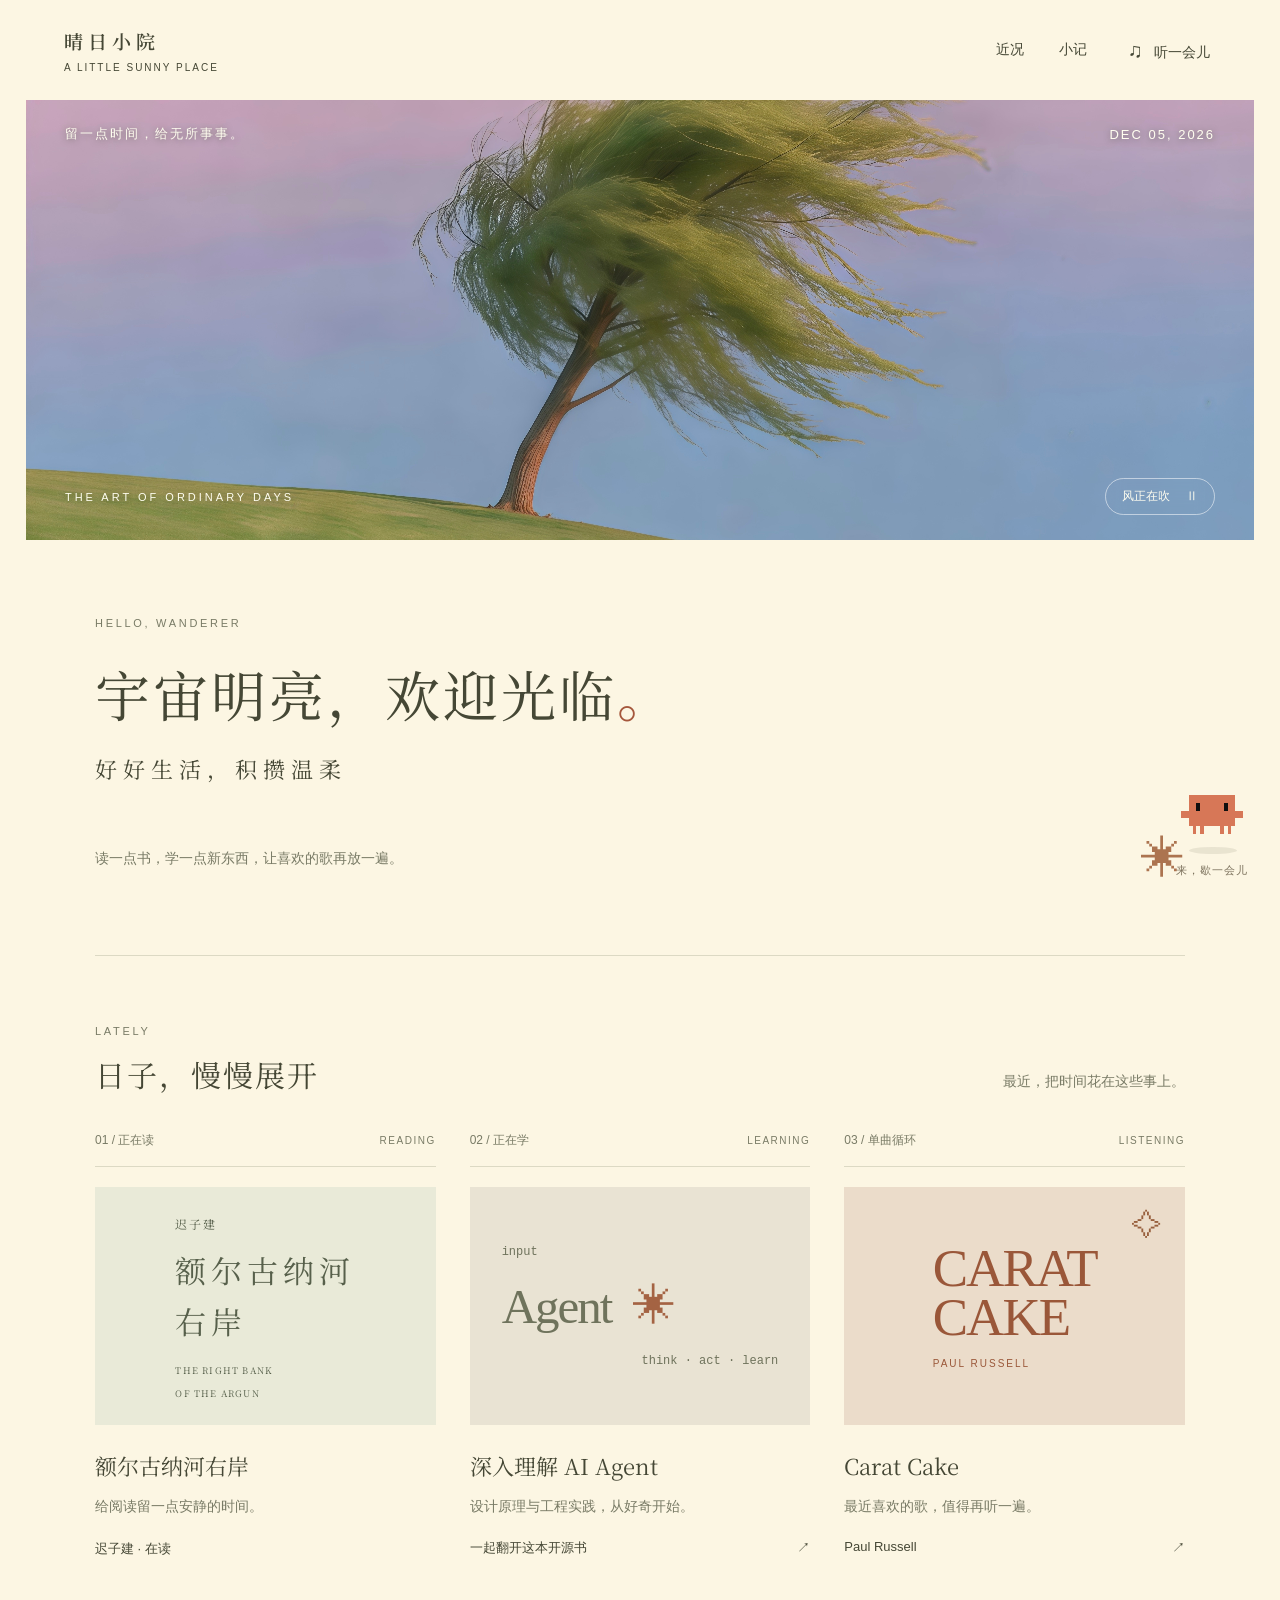
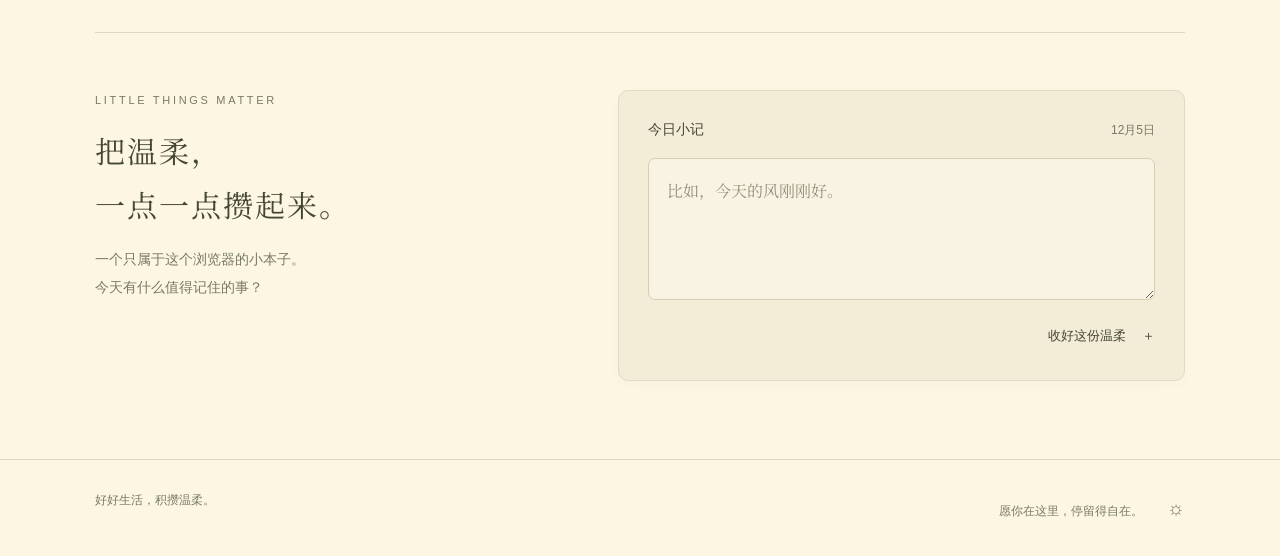
==== index.html @ c686e515 "Publish sunny garden personal website" ====
<!doctype html>
<html lang="zh-CN"><head><meta charset="UTF-8"><meta name="viewport" content="width=device-width,initial-scale=1"><meta name="theme-color" content="#fcf6e3"><title>宇宙明亮，欢迎光临</title><meta name="description" content="好好生活，积攒温柔。一个有风、有书、有音乐的私人小院。"><link rel="icon" href="data:image/svg+xml,%3Csvg xmlns='http://www.w3.org/2000/svg' viewBox='0 0 32 32'%3E%3Crect width='32' height='32' rx='16' fill='%23fcf6e3'/%3E%3Ccircle cx='16' cy='16' r='7' fill='%23bd643f'/%3E%3C/svg%3E"><link rel="stylesheet" href="style.css"><link rel="preconnect" href="https://fonts.googleapis.com"><link rel="preconnect" href="https://fonts.gstatic.com" crossorigin><link href="https://fonts.googleapis.com/css2?family=Noto+Serif+SC:wght@400;500;600&display=swap" rel="stylesheet"></head>
<body><header class="topbar"><a class="wordmark" href="#">晴 日 小 院 <span>A LITTLE SUNNY PLACE</span></a><nav aria-label="主导航"><a href="#now">近况</a><a href="#moments">小记</a><button id="music-toggle" aria-expanded="false" aria-controls="music-panel"><span class="music-icon">♫</span> 听一会儿</button></nav></header>
<main><section class="hero" aria-label="风吹过树梢"><img src="wind-tree.jpg" alt="粉蓝色天空下，风吹过绿色山坡上的一棵树" id="tree-image"><canvas id="wind" aria-hidden="true"></canvas><div class="hero-top"><span>留一点时间，给无所事事。</span><span id="today"></span></div><div class="hero-bottom"><span>THE ART OF ORDINARY DAYS</span><button id="wind-toggle" aria-pressed="true">风正在吹 <span>Ⅱ</span></button></div></section>
<section class="intro"><span class="eyebrow">HELLO, WANDERER</span><h1>宇宙明亮，<br class="mobile-break">欢迎光临<span class="period">。</span></h1><p>好好生活，积攒温柔</p><div class="intro-foot"><span>读一点书，学一点新东西，让喜欢的歌再放一遍。</span><span class="little-sun" aria-hidden="true">✳</span></div></section>
<section id="now" class="now"><div class="section-head"><div><span class="eyebrow">LATELY</span><h2>日子，慢慢展开</h2></div><p>最近，把时间花在这些事上。</p></div><div class="chapters"><article class="chapter"><div class="chapter-label"><span>01 / 正在读</span><span>READING</span></div><div class="book-art" aria-hidden="true"><div class="book"><span>迟子建</span><strong>额尔古纳河<br>右岸</strong><small>THE RIGHT BANK<br>OF THE ARGUN</small></div></div><h3>额尔古纳河右岸</h3><p>给阅读留一点安静的时间。</p><span class="chapter-note">迟子建 · 在读</span></article><article class="chapter"><div class="chapter-label"><span>02 / 正在学</span><span>LEARNING</span></div><div class="learning-art" aria-hidden="true"><span>input</span><div class="agent-word">Agent<span class="orbit">✳</span></div><span class="output">think · act · learn</span></div><h3>深入理解 AI Agent</h3><p>设计原理与工程实践，从好奇开始。</p><a class="text-link" href="https://github.com/bojieli/ai-agent-book#-%E7%94%B5%E5%AD%90%E4%B9%A6" target="_blank" rel="noopener noreferrer">一起翻开这本开源书 <span>↗</span></a></article><article class="chapter"><div class="chapter-label"><span>03 / 单曲循环</span><span>LISTENING</span></div><div class="record-art" aria-hidden="true"><div class="record"><span>CARAT<br>CAKE<small>PAUL RUSSELL</small></span></div><span class="record-star">✧</span></div><h3>Carat Cake</h3><p>最近喜欢的歌，值得再听一遍。</p><a class="text-link" href="https://music.apple.com/us/search?term=Carat%20Cake%20Paul%20Russell" target="_blank" rel="noopener noreferrer">Paul Russell <span>↗</span></a></article></div></section>
<section id="moments" class="moments"><div class="moment-heading"><span class="eyebrow">LITTLE THINGS MATTER</span><h2>把温柔，<br>一点一点攒起来。</h2><p>一个只属于这个浏览器的小本子。<br>今天有什么值得记住的事？</p></div><div class="notebook"><form id="note-form"><label for="note">今日小记 <span id="note-date"></span></label><textarea id="note" maxlength="240" placeholder="比如，今天的风刚刚好。" rows="3"></textarea><div class="note-actions"><span id="note-status" aria-live="polite"></span><button type="submit">收好这份温柔 <span>＋</span></button></div></form><div id="notes"></div></div></section>
</main><footer><span>好好生活，积攒温柔。</span><span>愿你在这里，停留得自在。 <span class="footer-sun">☼</span></span></footer>
<aside id="music-panel" hidden><div class="panel-heading"><div><span class="eyebrow">LET THE SUN IN</span><h3>Salió El Sol</h3><p>Catalina · 太阳升起了</p></div><button id="music-close" aria-label="关闭音乐面板">×</button></div><iframe title="在 Apple Music 播放 Catalina 的 Salió El Sol" allow="autoplay *; encrypted-media *; fullscreen *; clipboard-write" sandbox="allow-forms allow-popups allow-same-origin allow-scripts allow-storage-access-by-user-activation" data-src="https://embed.music.apple.com/us/album/sali%C3%B3-el-sol-single/6781563440" height="175"></iframe><p class="music-help">点播放器开始听，完整播放取决于音乐平台的登录与订阅。</p></aside>
<div class="pet-home"><div id="pet-dialog" hidden><button class="pet-close" aria-label="关闭宠物对话">×</button><p id="pet-speech" aria-live="polite">欢迎回来。今天也要好好生活呀。</p><div class="pet-options"><button data-action="pat">摸摸头</button><button data-action="chat">说句话</button><button data-action="rest">一起发呆</button></div></div><button id="pet" aria-label="和 Clawd 互动" aria-expanded="false"><img src="clawd.svg" alt="橙色像素小宠物 Clawd"><span class="pet-shadow"></span></button><span class="pet-caption">来，歇一会儿</span></div><script src="app.js"></script></body></html>
---- style.css ----
:root{--paper:#fcf6e3;--ink:#454735;--muted:#797b66;--line:#dcd9c4;--accent:#a5573c;font-family:Arial,"Microsoft YaHei",sans-serif;color:var(--ink);background:var(--paper);font-synthesis:none}*{box-sizing:border-box}html{scroll-behavior:smooth;scroll-padding-top:35px}body{margin:0}button,a,textarea{-webkit-tap-highlight-color:transparent}button,a{color:inherit}button{font:inherit;cursor:pointer}button{background:none;border:0}a{text-decoration:none}a:hover{color:var(--accent)}button:focus-visible,a:focus-visible,textarea:focus-visible{outline:2px solid var(--accent);outline-offset:5px}[hidden]{display:none!important}.topbar{max-width:1440px;margin:auto;padding:27px 5%;display:flex;align-items:center;justify-content:space-between}.wordmark{font-family:"Noto Serif SC",serif;font-size:19px;font-weight:600}.wordmark span{font-family:Arial,sans-serif;font-size:10px;letter-spacing:2px;display:block;margin-top:8px;font-weight:400}.topbar nav{display:flex;align-items:center;gap:35px;font-size:14px}.topbar nav button{font-size:14px}.music-icon{padding-right:7px;font-size:20px}.hero{position:relative;margin:0 2%;height:440px;overflow:hidden;background:#9ba7af}.hero>img,.hero>canvas{position:absolute;inset:0;width:100%;height:100%;object-fit:cover;object-position:center 47%}.hero>canvas{opacity:0;transition:opacity 1s}.hero-top,.hero-bottom{position:absolute;left:3.2%;right:3.2%;display:flex;justify-content:space-between;align-items:center;color:#fffef0;text-shadow:0 1px 6px #38442b80;font-size:13px;letter-spacing:2px}.hero-top{top:25px}.hero-bottom{bottom:25px}.hero-bottom>span{font-size:11px;letter-spacing:3px}.hero-bottom button{color:inherit;border:1px solid #fff8;border-radius:25px;font-size:12px;padding:9px 16px;backdrop-filter:blur(9px)}.hero-bottom button span{margin-left:13px}.intro{max-width:1140px;margin:auto;padding:73px 25px 0}.eyebrow{font-size:11px;letter-spacing:2.7px;color:var(--muted)}h1,h2,h3,.intro>p{font-family:"Noto Serif SC","Songti SC",SimSun,serif;font-weight:400}h1{font-size:clamp(36px,4.3vw,59px);letter-spacing:3px;margin:22px 0 17px;line-height:1.5}.period{color:var(--accent)}.intro>p{font-size:22px;letter-spacing:6px;margin:0}.mobile-break{display:none}.intro-foot{display:flex;justify-content:space-between;align-items:center;margin-top:33px;padding-bottom:55px;border-bottom:1px solid var(--line);color:var(--muted);font-size:14px;line-height:1.9}.little-sun{font-size:44px;color:#ac7450}.now{max-width:1140px;margin:auto;padding:65px 25px 74px}.section-head{display:flex;align-items:end;justify-content:space-between;margin-bottom:36px}h2{font-size:30px;letter-spacing:2px;margin:13px 0 0}.section-head p{font-size:14px;color:var(--muted);margin-bottom:5px}.chapters{display:grid;grid-template-columns:repeat(3,1fr);gap:34px}.chapter{min-width:0}.chapter-label{display:flex;justify-content:space-between;align-items:center;font-size:12px;color:var(--muted);padding-bottom:17px;border-bottom:1px solid var(--line)}.chapter-label>span:last-child{font-size:10px;letter-spacing:1.5px}.book-art,.learning-art,.record-art{height:238px;margin-top:20px;display:flex;align-items:center;justify-content:center;overflow:hidden;background:#e9ead8}.book{width:132px;height:183px;background:#575e4b;color:#f1ead2;box-shadow:7px 10px 13px #39422c25;border-left:5px solid #454d3b;transform:rotate(-8deg);padding:17px 14px;font-family:"Noto Serif SC",serif}.book>span{font-size:10px;letter-spacing:2px}.book strong{font-size:23px;line-height:1.7;font-weight:400;display:block;margin:12px 0}.book small{font-size:7px;letter-spacing:1.2px;line-height:1.5}.learning-art{background:#e9e3d3;flex-direction:column;align-items:flex-start;padding:28px 32px;gap:19px;font-family:monospace;color:#6f735c}.learning-art>span{font-size:12px}.agent-word{font-family:Georgia,serif;font-size:49px;letter-spacing:-2px;display:flex;align-items:center;gap:22px}.orbit{font-size:43px;color:#a46343;display:inline-block;animation:spin 35s linear infinite}.output{align-self:flex-end}.record-art{background:#ebdcca;position:relative}.record{width:186px;height:186px;border-radius:50%;background:repeating-radial-gradient(circle,#30342d 0px,#30342d 2px,#3d4037 3px,#30342d 4px);display:grid;place-items:center;transform:rotate(-15deg);box-shadow:5px 7px 13px #3d332326}.record>span{width:82px;height:82px;border-radius:50%;background:#c97b50;display:flex;align-items:center;justify-content:center;flex-direction:column;font-family:Georgia,serif;color:#fbebc8;font-size:18px;line-height:.95;text-align:center}.record small{font-family:Arial;font-size:6px;letter-spacing:.7px;margin-top:9px}.record-star{position:absolute;right:23px;top:22px;color:#98603e;font-size:44px}.chapter h3{font-size:22px;margin:25px 0 12px}.chapter p{font-size:14px;color:var(--muted);line-height:1.9;margin:0 0 19px}.chapter-note,.text-link{font-size:13px}.text-link{display:flex;justify-content:space-between}.moments{max-width:1090px;margin:0 auto 78px;border-top:1px solid var(--line);padding-top:57px;display:grid;grid-template-columns:1fr 1.25fr;gap:70px}.moment-heading h2{line-height:1.8;margin-top:15px}.moment-heading p{font-size:14px;line-height:2;color:var(--muted)}.notebook{padding:27px 29px;background:#f3ecd6;border:1px solid #e7dfc8}label{display:flex;justify-content:space-between;font-size:14px}label span{font-size:12px;color:var(--muted)}textarea{resize:vertical;border:0;border-bottom:1px solid #d7d0bb;background:transparent;font:16px/2 "Noto Serif SC",serif;width:100%;padding:22px 0 16px;min-height:115px;color:var(--ink);border-radius:0}textarea::placeholder{color:#96917e}.note-actions{display:flex;align-items:center;justify-content:space-between;margin-top:19px;gap:10px}.note-actions>span{font-size:12px;color:var(--muted)}.note-actions button{font-size:13px;padding:8px 0}.note-actions button span{margin-left:12px}#notes{font-size:14px;line-height:1.9}#notes article{border-top:1px dashed #d3cbb4;margin-top:19px;padding-top:14px;display:flex;align-items:start;gap:15px}#notes article p{white-space:pre-wrap;overflow-wrap:anywhere;margin:3px 0}#notes time{font-size:11px;color:var(--muted)}#notes article>div{flex:1}#notes article button{color:var(--muted);font-size:18px}footer{border-top:1px solid var(--line);padding:28px max(5%,calc((100vw - 1090px)/2));display:flex;justify-content:space-between;color:var(--muted);font-size:12px;gap:15px;line-height:2}.footer-sun{margin-left:20px;font-size:20px}#music-panel{position:fixed;z-index:10;right:30px;top:85px;width:365px;max-width:calc(100vw - 32px);padding:24px;background:var(--paper);border:1px solid var(--line);box-shadow:0 15px 55px #30352826}.panel-heading{display:flex;justify-content:space-between}.panel-heading h3{font-size:25px;margin:13px 0 7px}.panel-heading p{font-size:13px;color:var(--muted)}.panel-heading button{align-self:flex-start;font-size:24px}iframe{width:100%;border:0;margin-top:10px;border-radius:10px}.music-help{font-size:12px;line-height:1.8;color:var(--muted)}.pet-home{position:fixed;bottom:22px;right:25px;z-index:8;text-align:center}#pet{display:block;position:relative;margin:auto;width:86px;height:83px;padding:6px 7px}#pet img{width:70px;height:64px;object-fit:contain;image-rendering:pixelated;animation:breathe 3s ease-in-out infinite;position:relative;z-index:1}.pet-shadow{position:absolute;width:48px;height:7px;border-radius:50%;background:#4547351a;bottom:6px;left:20px}.pet-caption{font-size:11px;letter-spacing:1px;color:#7d735e}#pet-dialog{text-align:left;position:absolute;bottom:110px;right:0;width:266px;background:var(--paper);padding:21px;border:1px solid #d8d2bb;box-shadow:0 7px 30px #45473515;border-radius:3px}#pet-speech{font-family:"Noto Serif SC",serif;font-size:15px;line-height:1.9;margin:0 0 18px;padding-right:10px}.pet-close{position:absolute;right:8px;top:6px;font-size:18px;color:var(--muted)}.pet-options{display:flex;gap:6px}.pet-options button{font-size:12px;padding:7px;background:#eee6d0;border-radius:3px}#pet.happy img{animation:hop .38s ease-in-out 3}#pet.resting img{animation:none;transform:translateY(7px) rotate(-8deg)}@keyframes breathe{50%{transform:translateY(-4px)}}@keyframes hop{50%{transform:translateY(-17px) rotate(6deg)}}@keyframes spin{to{transform:rotate(360deg)}}@media(min-width:1500px){.hero{height:510px;max-width:1536px;margin:auto}}@media(max-width:760px){.topbar{padding:23px 6%}.wordmark{font-size:16px}.wordmark span{font-size:8px}.topbar nav{gap:20px}.topbar nav>a{display:none}.hero{height:340px;margin:0 3%}.hero>img{object-position:57% center}.hero-top,.hero-bottom{left:6%;right:6%;font-size:11px}.hero-top>span:last-child{display:none}.hero-bottom>span{font-size:8px;letter-spacing:1px}.intro{padding:43px 7% 0}h1{font-size:35px;letter-spacing:1px}.intro>p{font-size:18px;letter-spacing:4px}.intro-foot{font-size:13px;gap:22px;padding-bottom:33px}.little-sun{font-size:32px}.now{padding:40px 7%}.section-head{display:block}.section-head p{margin-top:18px}.chapters{grid-template-columns:1fr;gap:39px}.chapter{display:grid;grid-template-columns:116px 1fr;column-gap:22px}.chapter-label{grid-column:1/-1;margin-bottom:17px}.book-art,.learning-art,.record-art{grid-row:2/5;height:150px;margin:0}.book{transform:scale(.68) rotate(-8deg);flex-shrink:0}.learning-art{padding:15px 10px;gap:12px}.agent-word{font-size:26px;gap:2px}.orbit{font-size:20px}.learning-art>span{font-size:9px}.record{width:106px;height:106px;flex-shrink:0}.record>span{width:50px;height:50px;font-size:12px}.record small{font-size:4px;margin-top:5px}.record-star{font-size:25px;right:1px;top:5px}.chapter h3{font-size:20px;margin:9px 0}.chapter p{font-size:13px;margin:0 0 10px}.text-link,.chapter-note{font-size:12px}.moments{margin:5px 7% 47px;padding-top:37px;grid-template-columns:1fr;gap:23px}.moment-heading h2{font-size:28px}.moment-heading h2 br{display:none}.notebook{padding:21px 18px}.note-actions{align-items:flex-start;flex-direction:column;gap:5px}footer{padding:22px 7% 100px;display:block}footer>span{display:block}.pet-home{right:15px;bottom:15px}#music-panel{right:16px;top:80px}}@media(prefers-reduced-motion:reduce){html{scroll-behavior:auto}*,*::before,*::after{animation:none!important;transition:none!important}}

/* Typographic chapter plates. */
.book{width:auto;height:auto;border:0;box-shadow:none;transform:none;background:transparent;color:#57604b;padding:20px}.book>span{font-size:12px}.book strong{font-size:31px;line-height:1.65;letter-spacing:5px;margin:10px 0}.book small{font-size:9px}.record{width:auto;height:auto;border-radius:0;background:none;box-shadow:none;transform:none}.record>span{width:auto;height:auto;border-radius:0;background:none;color:#9a5739;font-size:53px;letter-spacing:-2px;line-height:.92;text-align:left;align-items:start}.record small{font-size:10px;letter-spacing:2px;margin-top:17px}.record-star{font-size:30px}@media(max-width:760px){.book{padding:10px}.book strong{font-size:20px;letter-spacing:2px}.book>span{font-size:9px}.book small{font-size:6px}.record>span{font-size:31px;letter-spacing:-1px}.record small{font-size:6px;letter-spacing:.6px}.record-star{display:none}}
.click-ripple{position:fixed;z-index:1000;width:160px;height:160px;margin:-80px 0 0 -80px;pointer-events:none;border-radius:50%;border:1px solid rgba(131,151,139,.48);background:radial-gradient(circle,transparent 47%,rgba(180,201,184,.11) 65%,rgba(255,255,241,.32) 69%,transparent 73%);box-shadow:inset 0 0 13px rgba(255,255,245,.26),0 0 8px rgba(169,184,160,.09);animation:water-ripple 1.4s cubic-bezier(.16,.65,.3,1) forwards}.click-ripple::after{content:'';position:absolute;inset:19%;border:1px solid rgba(145,161,141,.28);border-radius:50%;box-shadow:0 0 5px rgba(255,255,241,.5)}@keyframes water-ripple{0%{transform:scale(.06);opacity:0}10%{opacity:.85}65%{opacity:.35}100%{transform:scale(1.25);opacity:0}}#note-status:empty{display:none}.note-actions:has(#note-status:empty){justify-content:flex-end}@media(prefers-reduced-motion:reduce){.click-ripple{display:none}}
/* Keep the focus treatment inside the writing area, clear of its label. */
.notebook{border-radius:10px;border-color:#e2dac2;box-shadow:0 3px 14px rgba(90,78,42,.025)}
#note-form label{align-items:baseline;gap:16px;line-height:1.7}
#note{display:block;margin-top:16px;padding:16px 18px;min-height:142px;border:1px solid #d5cdb4;border-radius:7px;background:rgba(255,253,243,.42);line-height:2;transition:border-color .2s,box-shadow .2s,background-color .2s}
#note:focus,#note:focus-visible{outline:none;outline-offset:0;border-color:#85896b;background:rgba(255,253,243,.72);box-shadow:0 0 0 3px rgba(133,137,107,.13)}
@media(forced-colors:active){#note:focus-visible{outline:2px solid Highlight;outline-offset:2px}}
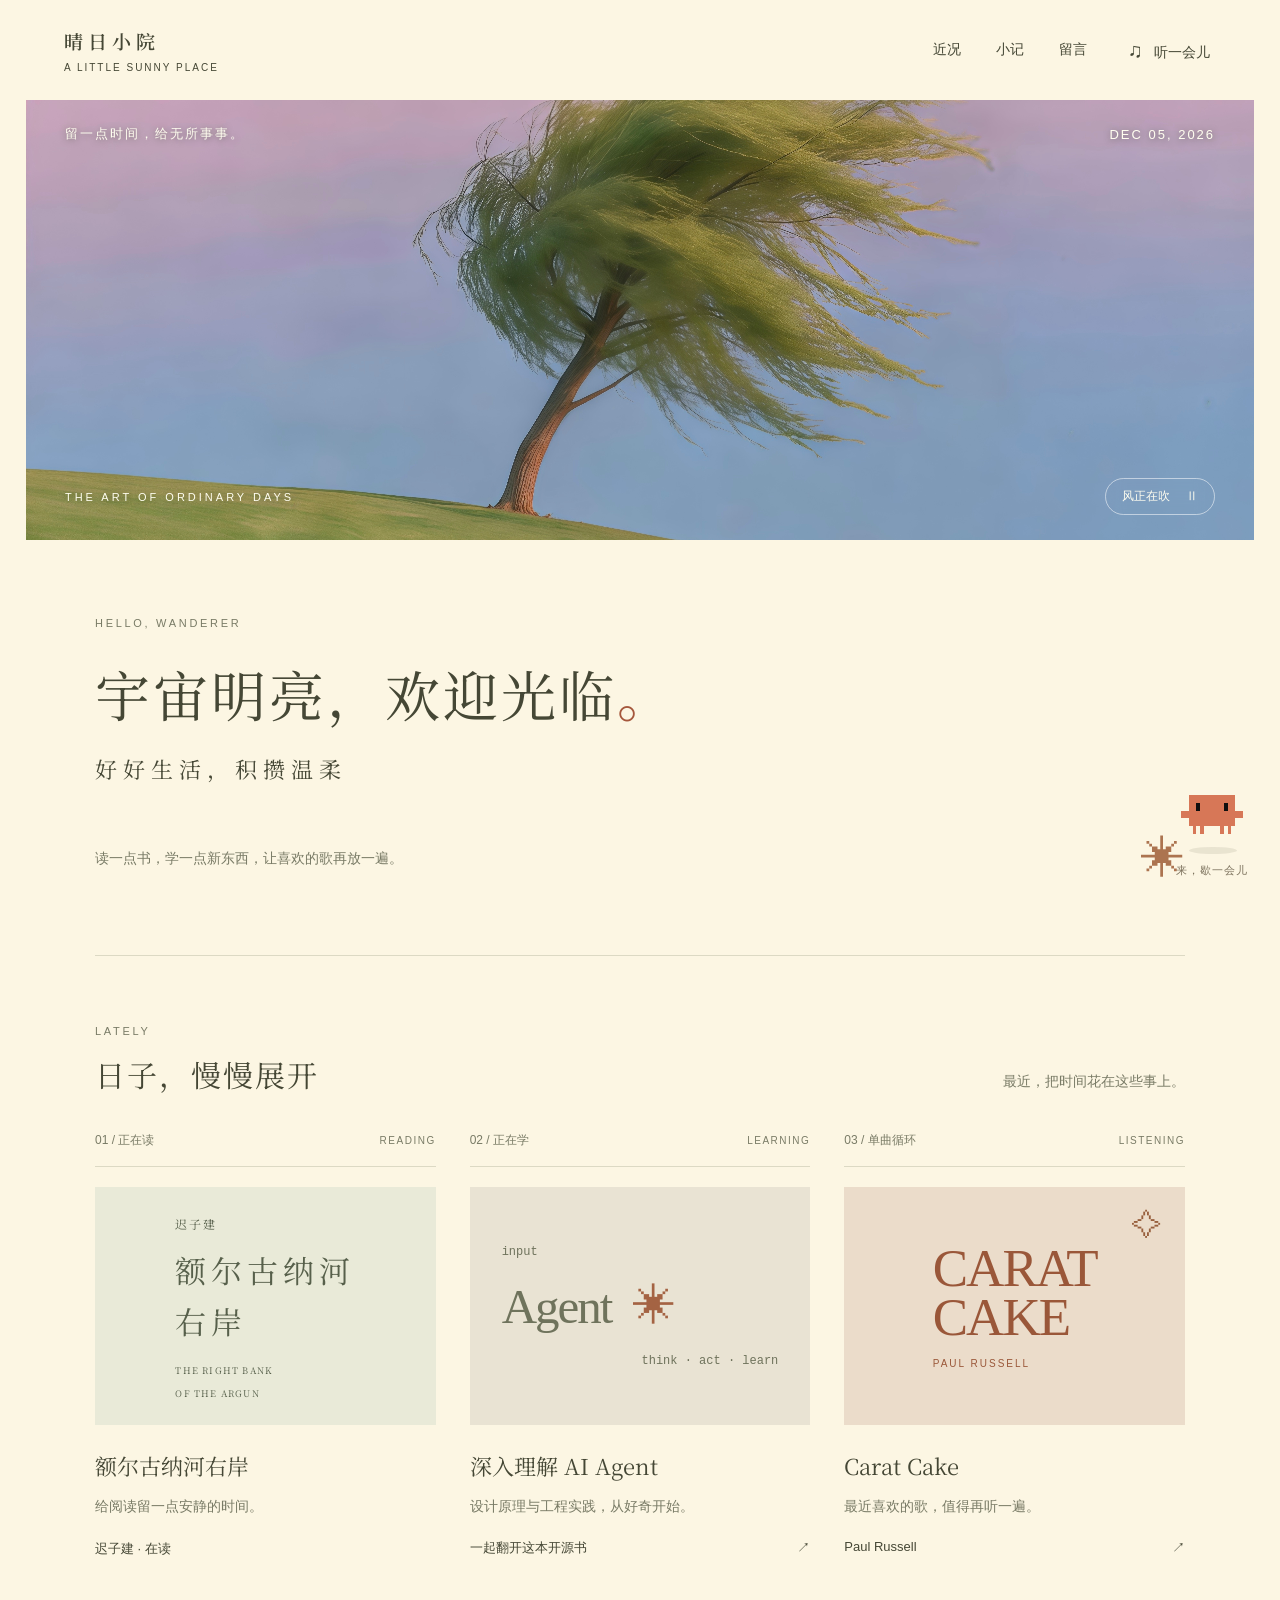
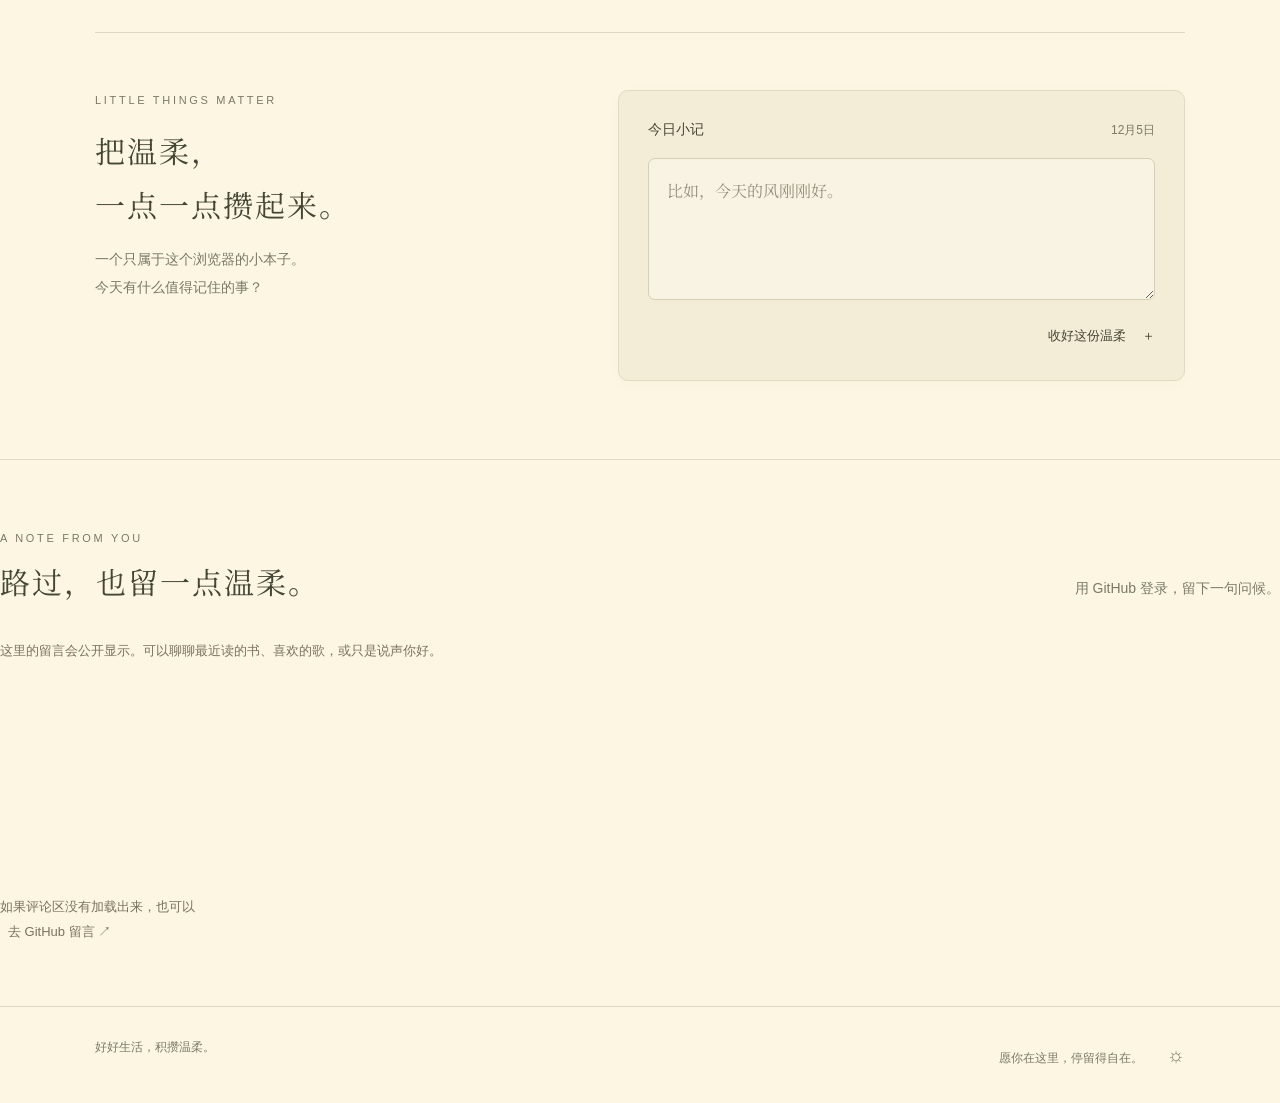
==== commit b6732906: "Add GitHub sign-in guestbook with giscus" ====
--- a/index.html
+++ b/index.html
@@ -1,11 +1,11 @@
 <!doctype html>
 <html lang="zh-CN"><head><meta charset="UTF-8"><meta name="viewport" content="width=device-width,initial-scale=1"><meta name="theme-color" content="#fcf6e3"><title>宇宙明亮，欢迎光临</title><meta name="description" content="好好生活，积攒温柔。一个有风、有书、有音乐的私人小院。"><link rel="icon" href="data:image/svg+xml,%3Csvg xmlns='http://www.w3.org/2000/svg' viewBox='0 0 32 32'%3E%3Crect width='32' height='32' rx='16' fill='%23fcf6e3'/%3E%3Ccircle cx='16' cy='16' r='7' fill='%23bd643f'/%3E%3C/svg%3E"><link rel="stylesheet" href="style.css"><link rel="preconnect" href="https://fonts.googleapis.com"><link rel="preconnect" href="https://fonts.gstatic.com" crossorigin><link href="https://fonts.googleapis.com/css2?family=Noto+Serif+SC:wght@400;500;600&display=swap" rel="stylesheet"></head>
-<body><header class="topbar"><a class="wordmark" href="#">晴 日 小 院 <span>A LITTLE SUNNY PLACE</span></a><nav aria-label="主导航"><a href="#now">近况</a><a href="#moments">小记</a><button id="music-toggle" aria-expanded="false" aria-controls="music-panel"><span class="music-icon">♫</span> 听一会儿</button></nav></header>
+<body><header class="topbar"><a class="wordmark" href="#">晴 日 小 院 <span>A LITTLE SUNNY PLACE</span></a><nav aria-label="主导航"><a href="#now">近况</a><a href="#moments">小记</a><a href="#guestbook">留言</a><button id="music-toggle" aria-expanded="false" aria-controls="music-panel"><span class="music-icon">♫</span> 听一会儿</button></nav></header>
 <main><section class="hero" aria-label="风吹过树梢"><img src="wind-tree.jpg" alt="粉蓝色天空下，风吹过绿色山坡上的一棵树" id="tree-image"><canvas id="wind" aria-hidden="true"></canvas><div class="hero-top"><span>留一点时间，给无所事事。</span><span id="today"></span></div><div class="hero-bottom"><span>THE ART OF ORDINARY DAYS</span><button id="wind-toggle" aria-pressed="true">风正在吹 <span>Ⅱ</span></button></div></section>
 <section class="intro"><span class="eyebrow">HELLO, WANDERER</span><h1>宇宙明亮，<br class="mobile-break">欢迎光临<span class="period">。</span></h1><p>好好生活，积攒温柔</p><div class="intro-foot"><span>读一点书，学一点新东西，让喜欢的歌再放一遍。</span><span class="little-sun" aria-hidden="true">✳</span></div></section>
 <section id="now" class="now"><div class="section-head"><div><span class="eyebrow">LATELY</span><h2>日子，慢慢展开</h2></div><p>最近，把时间花在这些事上。</p></div><div class="chapters"><article class="chapter"><div class="chapter-label"><span>01 / 正在读</span><span>READING</span></div><div class="book-art" aria-hidden="true"><div class="book"><span>迟子建</span><strong>额尔古纳河<br>右岸</strong><small>THE RIGHT BANK<br>OF THE ARGUN</small></div></div><h3>额尔古纳河右岸</h3><p>给阅读留一点安静的时间。</p><span class="chapter-note">迟子建 · 在读</span></article><article class="chapter"><div class="chapter-label"><span>02 / 正在学</span><span>LEARNING</span></div><div class="learning-art" aria-hidden="true"><span>input</span><div class="agent-word">Agent<span class="orbit">✳</span></div><span class="output">think · act · learn</span></div><h3>深入理解 AI Agent</h3><p>设计原理与工程实践，从好奇开始。</p><a class="text-link" href="https://github.com/bojieli/ai-agent-book#-%E7%94%B5%E5%AD%90%E4%B9%A6" target="_blank" rel="noopener noreferrer">一起翻开这本开源书 <span>↗</span></a></article><article class="chapter"><div class="chapter-label"><span>03 / 单曲循环</span><span>LISTENING</span></div><div class="record-art" aria-hidden="true"><div class="record"><span>CARAT<br>CAKE<small>PAUL RUSSELL</small></span></div><span class="record-star">✧</span></div><h3>Carat Cake</h3><p>最近喜欢的歌，值得再听一遍。</p><a class="text-link" href="https://music.apple.com/us/search?term=Carat%20Cake%20Paul%20Russell" target="_blank" rel="noopener noreferrer">Paul Russell <span>↗</span></a></article></div></section>
 <section id="moments" class="moments"><div class="moment-heading"><span class="eyebrow">LITTLE THINGS MATTER</span><h2>把温柔，<br>一点一点攒起来。</h2><p>一个只属于这个浏览器的小本子。<br>今天有什么值得记住的事？</p></div><div class="notebook"><form id="note-form"><label for="note">今日小记 <span id="note-date"></span></label><textarea id="note" maxlength="240" placeholder="比如，今天的风刚刚好。" rows="3"></textarea><div class="note-actions"><span id="note-status" aria-live="polite"></span><button type="submit">收好这份温柔 <span>＋</span></button></div></form><div id="notes"></div></div></section>
-</main><footer><span>好好生活，积攒温柔。</span><span>愿你在这里，停留得自在。 <span class="footer-sun">☼</span></span></footer>
+<section id="guestbook" class="guestbook" aria-labelledby="guestbook-title"><div class="section-head"><div><span class="eyebrow">A NOTE FROM YOU</span><h2 id="guestbook-title">路过，也留一点温柔。</h2></div><p>用 GitHub 登录，留下一句问候。</p></div><p class="guestbook-hint">这里的留言会公开显示。可以聊聊最近读的书、喜欢的歌，或只是说声你好。</p><div class="giscus"></div><script src="https://giscus.app/client.js" data-repo="eliosteven/eliosteven.github.io" data-repo-id="R_kgDOUhbDpg" data-category="Announcements" data-category-id="DIC_kwDOUhbDps4DF9Qz" data-mapping="pathname" data-strict="1" data-reactions-enabled="1" data-emit-metadata="0" data-input-position="top" data-theme="noborder_light" data-lang="zh-CN" data-loading="lazy" crossorigin="anonymous" async></script><p class="guestbook-fallback">如果评论区没有加载出来，也可以<a class="text-link" href="https://github.com/eliosteven/eliosteven.github.io/discussions" target="_blank" rel="noopener noreferrer">去 GitHub 留言 ↗</a></p></section></main><footer><span>好好生活，积攒温柔。</span><span>愿你在这里，停留得自在。 <span class="footer-sun">☼</span></span></footer>
 <aside id="music-panel" hidden><div class="panel-heading"><div><span class="eyebrow">LET THE SUN IN</span><h3>Salió El Sol</h3><p>Catalina · 太阳升起了</p></div><button id="music-close" aria-label="关闭音乐面板">×</button></div><iframe title="在 Apple Music 播放 Catalina 的 Salió El Sol" allow="autoplay *; encrypted-media *; fullscreen *; clipboard-write" sandbox="allow-forms allow-popups allow-same-origin allow-scripts allow-storage-access-by-user-activation" data-src="https://embed.music.apple.com/us/album/sali%C3%B3-el-sol-single/6781563440" height="175"></iframe><p class="music-help">点播放器开始听，完整播放取决于音乐平台的登录与订阅。</p></aside>
 <div class="pet-home"><div id="pet-dialog" hidden><button class="pet-close" aria-label="关闭宠物对话">×</button><p id="pet-speech" aria-live="polite">欢迎回来。今天也要好好生活呀。</p><div class="pet-options"><button data-action="pat">摸摸头</button><button data-action="chat">说句话</button><button data-action="rest">一起发呆</button></div></div><button id="pet" aria-label="和 Clawd 互动" aria-expanded="false"><img src="clawd.svg" alt="橙色像素小宠物 Clawd"><span class="pet-shadow"></span></button><span class="pet-caption">来，歇一会儿</span></div><script src="app.js"></script></body></html>
 
--- a/style.css
+++ b/style.css
@@ -9,3 +9,5 @@
 #note{display:block;margin-top:16px;padding:16px 18px;min-height:142px;border:1px solid #d5cdb4;border-radius:7px;background:rgba(255,253,243,.42);line-height:2;transition:border-color .2s,box-shadow .2s,background-color .2s}
 #note:focus,#note:focus-visible{outline:none;outline-offset:0;border-color:#85896b;background:rgba(255,253,243,.72);box-shadow:0 0 0 3px rgba(133,137,107,.13)}
 @media(forced-colors:active){#note:focus-visible{outline:2px solid Highlight;outline-offset:2px}}
+
+.guestbook{padding:68px 0 48px;border-top:1px solid #e2dac2;scroll-margin-top:32px}.guestbook-hint,.guestbook-fallback{font-size:13px;line-height:1.9;color:#77745e}.guestbook-hint{margin:0 0 28px}.guestbook-fallback{margin-top:24px}.guestbook-fallback a{margin-left:8px}.giscus{min-height:180px}@media(max-width:760px){.guestbook{padding:44px 0 28px}.guestbook .section-head{align-items:start;gap:12px;flex-direction:column}.guestbook h2{font-size:26px}.topbar nav{gap:12px}}
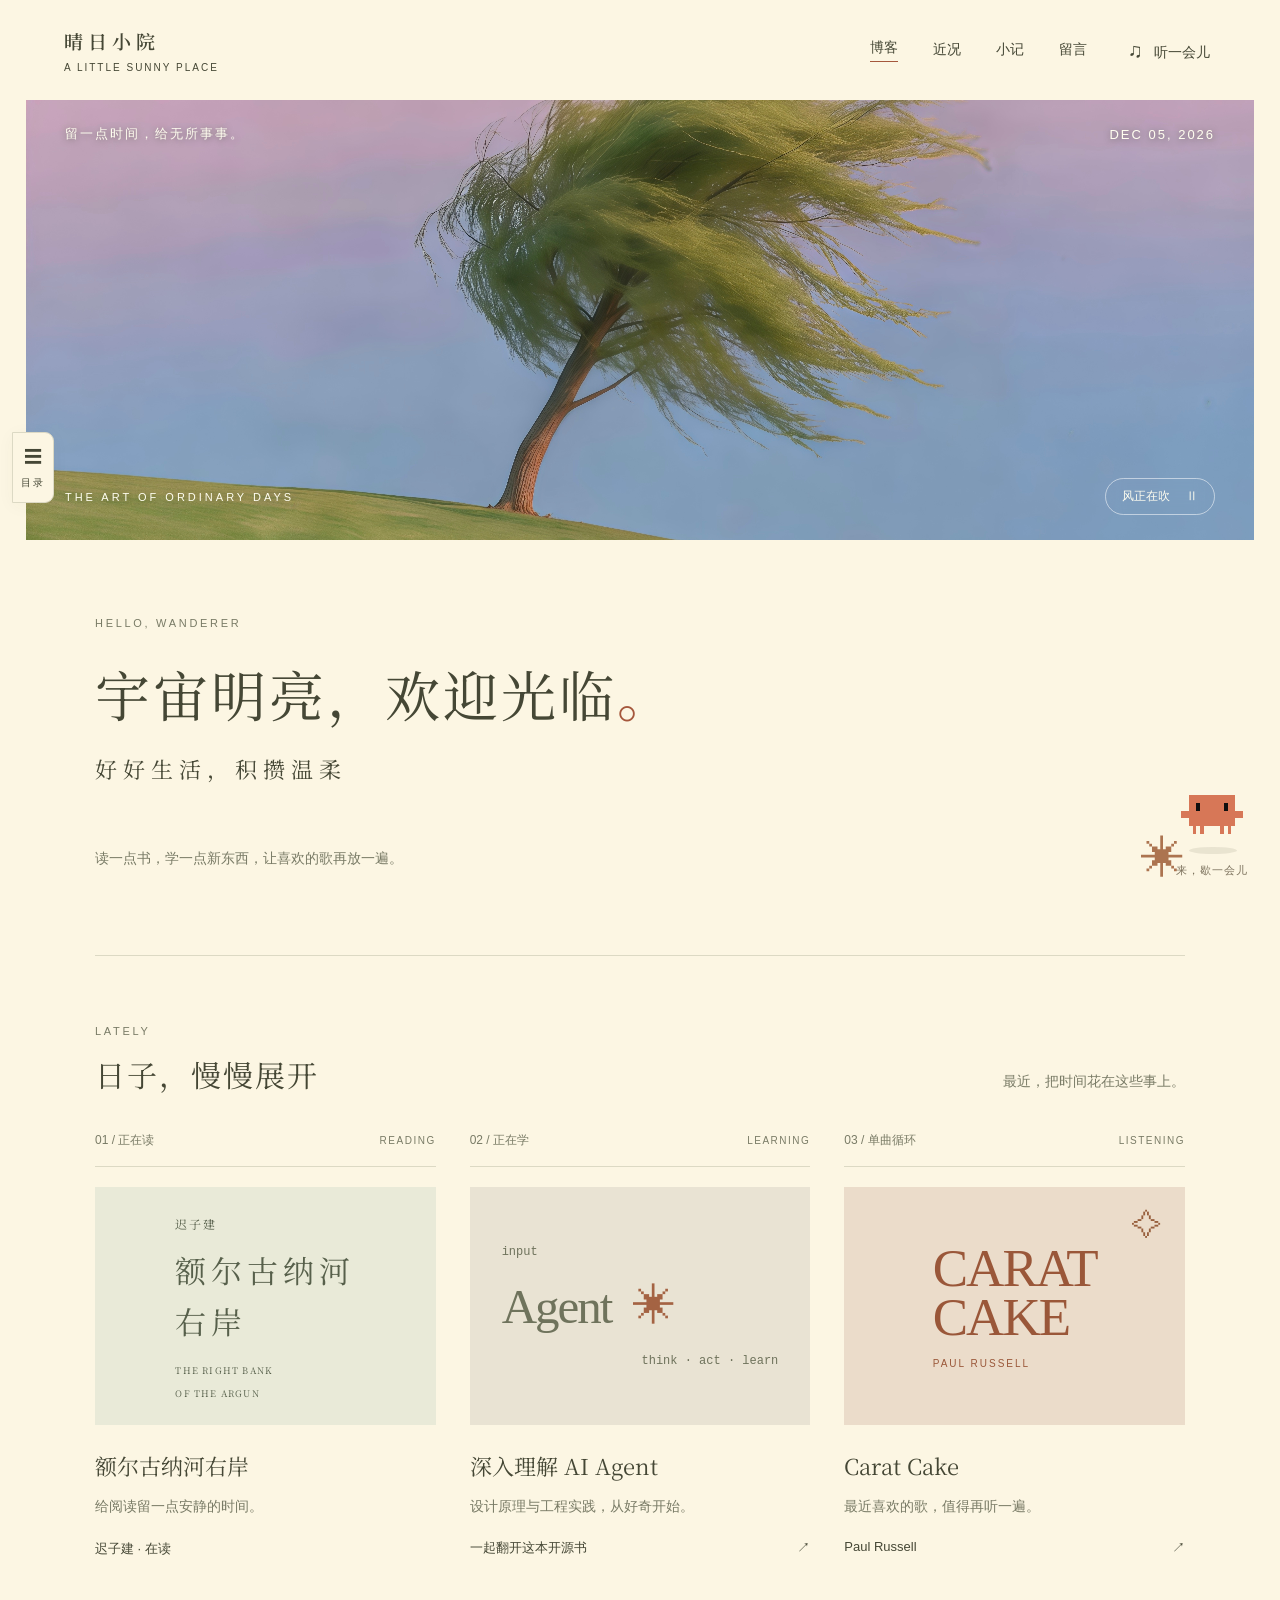
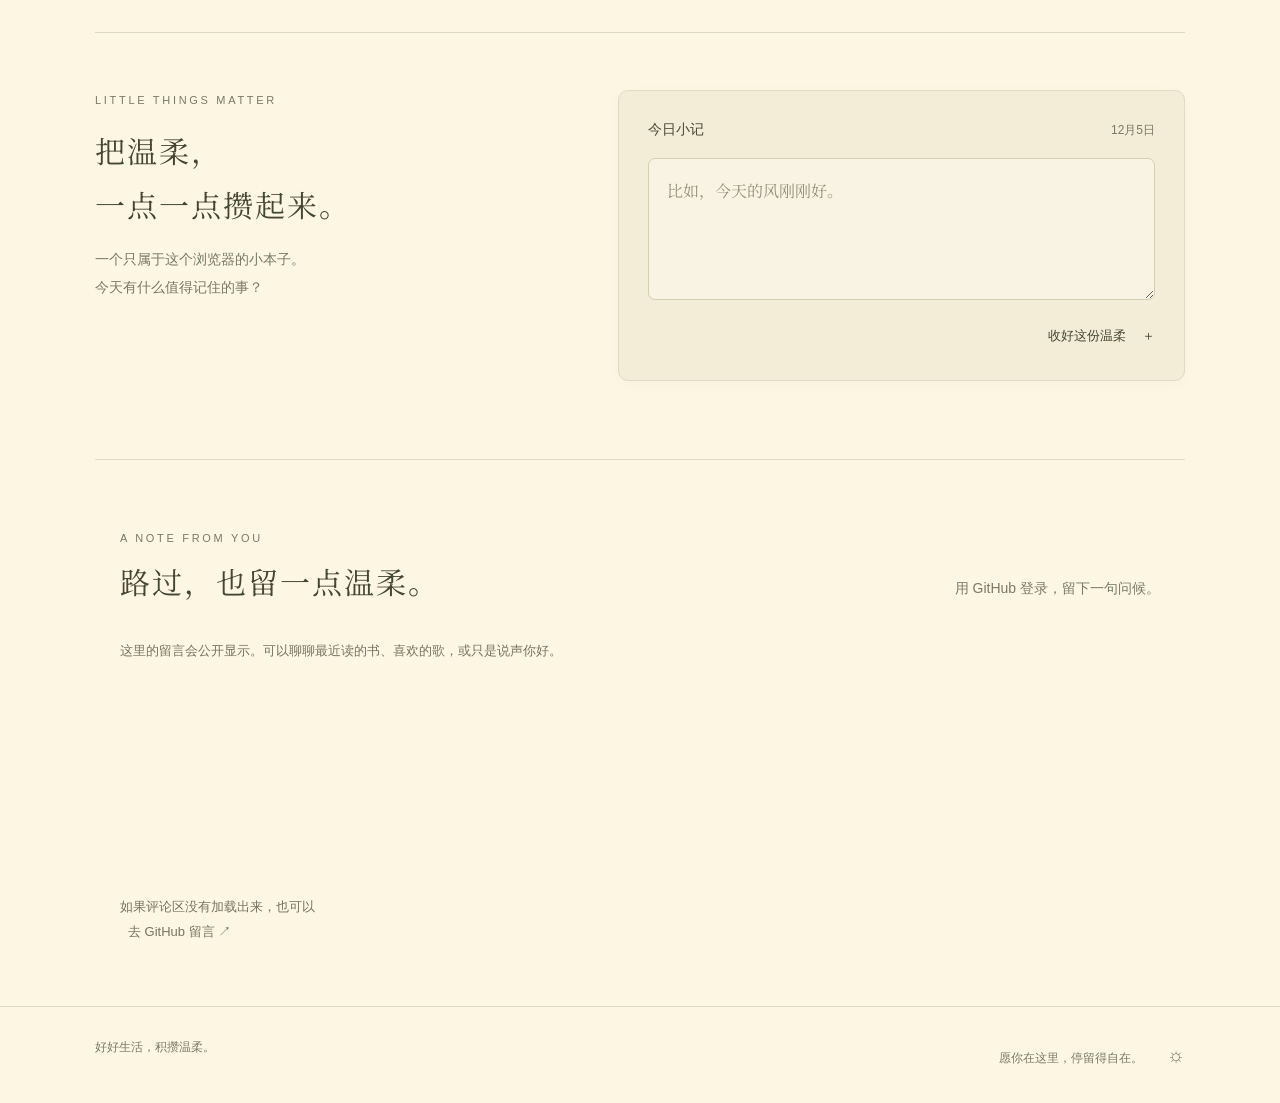
==== commit 978c16de: "Publish Norwegian childhood essay and blog navigationPublish Norwegian childhood essay and blog navi" ====
--- a/index.html
+++ b/index.html
@@ -1,13 +1,13 @@
 <!doctype html>
-<html lang="zh-CN"><head><meta charset="UTF-8"><meta name="viewport" content="width=device-width,initial-scale=1"><meta name="theme-color" content="#fcf6e3"><title>宇宙明亮，欢迎光临</title><meta name="description" content="好好生活，积攒温柔。一个有风、有书、有音乐的私人小院。"><link rel="icon" href="data:image/svg+xml,%3Csvg xmlns='http://www.w3.org/2000/svg' viewBox='0 0 32 32'%3E%3Crect width='32' height='32' rx='16' fill='%23fcf6e3'/%3E%3Ccircle cx='16' cy='16' r='7' fill='%23bd643f'/%3E%3C/svg%3E"><link rel="stylesheet" href="style.css"><link rel="preconnect" href="https://fonts.googleapis.com"><link rel="preconnect" href="https://fonts.gstatic.com" crossorigin><link href="https://fonts.googleapis.com/css2?family=Noto+Serif+SC:wght@400;500;600&display=swap" rel="stylesheet"></head>
-<body><header class="topbar"><a class="wordmark" href="#">晴 日 小 院 <span>A LITTLE SUNNY PLACE</span></a><nav aria-label="主导航"><a href="#now">近况</a><a href="#moments">小记</a><a href="#guestbook">留言</a><button id="music-toggle" aria-expanded="false" aria-controls="music-panel"><span class="music-icon">♫</span> 听一会儿</button></nav></header>
+<html lang="zh-CN"><head><meta charset="UTF-8"><meta name="viewport" content="width=device-width,initial-scale=1"><meta name="theme-color" content="#fcf6e3"><title>宇宙明亮，欢迎光临</title><meta name="description" content="好好生活，积攒温柔。一个有风、有书、有音乐的私人小院。"><link rel="icon" href="data:image/svg+xml,%3Csvg xmlns='http://www.w3.org/2000/svg' viewBox='0 0 32 32'%3E%3Crect width='32' height='32' rx='16' fill='%23fcf6e3'/%3E%3Ccircle cx='16' cy='16' r='7' fill='%23bd643f'/%3E%3C/svg%3E"><link rel="stylesheet" href="style.css"><link rel="preconnect" href="https://fonts.googleapis.com"><link rel="preconnect" href="https://fonts.gstatic.com" crossorigin><link href="https://fonts.googleapis.com/css2?family=Noto+Serif+SC:wght@400;500;600&display=swap" rel="stylesheet"><link rel="stylesheet" href="blog.css"></head>
+<body><button class="drawer-toggle" aria-expanded="false" aria-controls="site-drawer" aria-label="展开文章导航">☰<span>目录</span></button><div class="drawer-shade" hidden></div><aside id="site-drawer" class="site-drawer" aria-label="文章导航" hidden><div class="drawer-heading"><span>小院目录</span><button class="drawer-close" aria-label="关闭文章导航">×</button></div><nav><a href="index.html">首页 · 晴日小院</a><a href="blog.html">博客 · 所有文章</a><span class="drawer-label">散文 / ESSAY</span><a href="childhood.html" lang="nb">Savner du barndommen vår?<small>你会怀念我们的童年吗？</small></a></nav><p>把那些不想遗忘的，留在这里。</p></aside><header class="topbar"><a class="wordmark" href="#">晴 日 小 院 <span>A LITTLE SUNNY PLACE</span></a><nav aria-label="主导航"><a class="blog-link" href="blog.html">博客</a><a href="#now">近况</a><a href="#moments">小记</a><a href="#guestbook">留言</a><button id="music-toggle" aria-expanded="false" aria-controls="music-panel"><span class="music-icon">♫</span> 听一会儿</button></nav></header>
 <main><section class="hero" aria-label="风吹过树梢"><img src="wind-tree.jpg" alt="粉蓝色天空下，风吹过绿色山坡上的一棵树" id="tree-image"><canvas id="wind" aria-hidden="true"></canvas><div class="hero-top"><span>留一点时间，给无所事事。</span><span id="today"></span></div><div class="hero-bottom"><span>THE ART OF ORDINARY DAYS</span><button id="wind-toggle" aria-pressed="true">风正在吹 <span>Ⅱ</span></button></div></section>
 <section class="intro"><span class="eyebrow">HELLO, WANDERER</span><h1>宇宙明亮，<br class="mobile-break">欢迎光临<span class="period">。</span></h1><p>好好生活，积攒温柔</p><div class="intro-foot"><span>读一点书，学一点新东西，让喜欢的歌再放一遍。</span><span class="little-sun" aria-hidden="true">✳</span></div></section>
 <section id="now" class="now"><div class="section-head"><div><span class="eyebrow">LATELY</span><h2>日子，慢慢展开</h2></div><p>最近，把时间花在这些事上。</p></div><div class="chapters"><article class="chapter"><div class="chapter-label"><span>01 / 正在读</span><span>READING</span></div><div class="book-art" aria-hidden="true"><div class="book"><span>迟子建</span><strong>额尔古纳河<br>右岸</strong><small>THE RIGHT BANK<br>OF THE ARGUN</small></div></div><h3>额尔古纳河右岸</h3><p>给阅读留一点安静的时间。</p><span class="chapter-note">迟子建 · 在读</span></article><article class="chapter"><div class="chapter-label"><span>02 / 正在学</span><span>LEARNING</span></div><div class="learning-art" aria-hidden="true"><span>input</span><div class="agent-word">Agent<span class="orbit">✳</span></div><span class="output">think · act · learn</span></div><h3>深入理解 AI Agent</h3><p>设计原理与工程实践，从好奇开始。</p><a class="text-link" href="https://github.com/bojieli/ai-agent-book#-%E7%94%B5%E5%AD%90%E4%B9%A6" target="_blank" rel="noopener noreferrer">一起翻开这本开源书 <span>↗</span></a></article><article class="chapter"><div class="chapter-label"><span>03 / 单曲循环</span><span>LISTENING</span></div><div class="record-art" aria-hidden="true"><div class="record"><span>CARAT<br>CAKE<small>PAUL RUSSELL</small></span></div><span class="record-star">✧</span></div><h3>Carat Cake</h3><p>最近喜欢的歌，值得再听一遍。</p><a class="text-link" href="https://music.apple.com/us/search?term=Carat%20Cake%20Paul%20Russell" target="_blank" rel="noopener noreferrer">Paul Russell <span>↗</span></a></article></div></section>
 <section id="moments" class="moments"><div class="moment-heading"><span class="eyebrow">LITTLE THINGS MATTER</span><h2>把温柔，<br>一点一点攒起来。</h2><p>一个只属于这个浏览器的小本子。<br>今天有什么值得记住的事？</p></div><div class="notebook"><form id="note-form"><label for="note">今日小记 <span id="note-date"></span></label><textarea id="note" maxlength="240" placeholder="比如，今天的风刚刚好。" rows="3"></textarea><div class="note-actions"><span id="note-status" aria-live="polite"></span><button type="submit">收好这份温柔 <span>＋</span></button></div></form><div id="notes"></div></div></section>
 <section id="guestbook" class="guestbook" aria-labelledby="guestbook-title"><div class="section-head"><div><span class="eyebrow">A NOTE FROM YOU</span><h2 id="guestbook-title">路过，也留一点温柔。</h2></div><p>用 GitHub 登录，留下一句问候。</p></div><p class="guestbook-hint">这里的留言会公开显示。可以聊聊最近读的书、喜欢的歌，或只是说声你好。</p><div class="giscus"></div><script src="https://giscus.app/client.js" data-repo="eliosteven/eliosteven.github.io" data-repo-id="R_kgDOUhbDpg" data-category="Announcements" data-category-id="DIC_kwDOUhbDps4DF9Qz" data-mapping="pathname" data-strict="1" data-reactions-enabled="1" data-emit-metadata="0" data-input-position="top" data-theme="noborder_light" data-lang="zh-CN" data-loading="lazy" crossorigin="anonymous" async></script><p class="guestbook-fallback">如果评论区没有加载出来，也可以<a class="text-link" href="https://github.com/eliosteven/eliosteven.github.io/discussions" target="_blank" rel="noopener noreferrer">去 GitHub 留言 ↗</a></p></section></main><footer><span>好好生活，积攒温柔。</span><span>愿你在这里，停留得自在。 <span class="footer-sun">☼</span></span></footer>
 <aside id="music-panel" hidden><div class="panel-heading"><div><span class="eyebrow">LET THE SUN IN</span><h3>Salió El Sol</h3><p>Catalina · 太阳升起了</p></div><button id="music-close" aria-label="关闭音乐面板">×</button></div><iframe title="在 Apple Music 播放 Catalina 的 Salió El Sol" allow="autoplay *; encrypted-media *; fullscreen *; clipboard-write" sandbox="allow-forms allow-popups allow-same-origin allow-scripts allow-storage-access-by-user-activation" data-src="https://embed.music.apple.com/us/album/sali%C3%B3-el-sol-single/6781563440" height="175"></iframe><p class="music-help">点播放器开始听，完整播放取决于音乐平台的登录与订阅。</p></aside>
-<div class="pet-home"><div id="pet-dialog" hidden><button class="pet-close" aria-label="关闭宠物对话">×</button><p id="pet-speech" aria-live="polite">欢迎回来。今天也要好好生活呀。</p><div class="pet-options"><button data-action="pat">摸摸头</button><button data-action="chat">说句话</button><button data-action="rest">一起发呆</button></div></div><button id="pet" aria-label="和 Clawd 互动" aria-expanded="false"><img src="clawd.svg" alt="橙色像素小宠物 Clawd"><span class="pet-shadow"></span></button><span class="pet-caption">来，歇一会儿</span></div><script src="app.js"></script></body></html>
+<div class="pet-home"><div id="pet-dialog" hidden><button class="pet-close" aria-label="关闭宠物对话">×</button><p id="pet-speech" aria-live="polite">欢迎回来。今天也要好好生活呀。</p><div class="pet-options"><button data-action="pat">摸摸头</button><button data-action="chat">说句话</button><button data-action="rest">一起发呆</button></div></div><button id="pet" aria-label="和 Clawd 互动" aria-expanded="false"><img src="clawd.svg" alt="橙色像素小宠物 Clawd"><span class="pet-shadow"></span></button><span class="pet-caption">来，歇一会儿</span></div><script src="app.js"></script><script src="navigation.js"></script></body></html>
 
 
 
--- a/blog.css
+++ b/blog.css
@@ -0,0 +1 @@
+.blog-link{border-bottom:1px solid var(--accent);padding-bottom:4px}.drawer-toggle{position:fixed;left:12px;top:48%;z-index:21;width:42px;padding:12px 7px;background:var(--paper);border:1px solid var(--line);border-radius:0 9px 9px 0;box-shadow:0 3px 18px #4547350a;font-size:18px}.drawer-toggle span{display:block;font-size:10px;margin-top:7px;letter-spacing:2px}.site-drawer{position:fixed;left:0;top:0;bottom:0;width:min(330px,85vw);padding:32px 28px;background:var(--paper);z-index:31;border-right:1px solid var(--line);overflow-y:auto;box-shadow:10px 0 50px #45473512}.drawer-shade{position:fixed;inset:0;z-index:30;background:#30352848}.drawer-heading{display:flex;align-items:center;justify-content:space-between;font-family:"Noto Serif SC",serif;font-size:20px;padding-bottom:25px;border-bottom:1px solid var(--line)}.drawer-close{font-size:28px;padding:4px 10px}.site-drawer nav{display:flex;flex-direction:column;gap:23px;margin-top:30px}.site-drawer nav a{line-height:1.7;font-size:15px}.site-drawer small{display:block;font-size:12px;color:var(--muted);margin-top:7px}.drawer-label{font-size:10px;letter-spacing:2px;color:var(--muted);margin-top:20px}.site-drawer>p{margin-top:70px;font-size:12px;line-height:2;color:var(--muted)}.site-drawer a[aria-current=page]{color:var(--accent)}.blog-main{max-width:1020px;margin:auto;padding:60px 70px 110px;min-height:75vh}.blog-intro{padding-bottom:58px;border-bottom:1px solid var(--line)}.blog-intro h1{font-size:clamp(38px,5vw,59px);line-height:1.6}.blog-intro>p{font-size:14px;line-height:2;color:var(--muted)}.post-card{display:block;padding:40px 0 30px}.post-meta{display:flex;justify-content:space-between;font-size:11px;letter-spacing:1.5px;color:var(--muted)}.post-card h2{font-family:"Source Serif 4",Georgia,serif;font-size:clamp(32px,4vw,47px);line-height:1.25;letter-spacing:-.5px;margin:30px 0 17px}.post-chinese{font-family:"Noto Serif SC",serif;font-size:16px}.post-excerpt{font-family:"Source Serif 4",Georgia,serif;font-style:italic;font-size:20px;line-height:1.6;color:var(--muted);max-width:530px}.post-read{display:flex;justify-content:space-between;font-size:13px;margin-top:35px;color:var(--accent)}.article-main{max-width:870px;margin:auto;padding:45px 70px 90px}.back-link{font-size:12px;color:var(--muted)}.article-header{margin:60px 0 45px}.article-header h1{font-family:"Source Serif 4",Georgia,serif;font-size:clamp(37px,5vw,62px);letter-spacing:-1.5px;line-height:1.16;margin:28px 0 24px;overflow-wrap:break-word}.article-header>p{font-family:"Noto Serif SC",serif;font-size:16px;color:var(--muted);letter-spacing:2px}.article-rule{width:45px;border-top:1px solid var(--accent);margin-top:42px}.prose{font-family:"Source Serif 4",Georgia,serif;font-size:20px;line-height:1.85;hyphens:auto;overflow-wrap:break-word}.prose p{margin:0 0 27px}.prose .opening{font-style:italic}.prose .ending{font-size:25px;line-height:1.6;margin-top:45px}.article-comments{border-top:1px solid var(--line);margin-top:70px;padding-top:35px}.article-comments h2{font-size:23px;line-height:1.7}.article-comments>p{font-size:12px;line-height:1.8;color:var(--muted);margin:15px 0 30px}.bottom-back{display:inline-block;margin-top:40px}.guestbook{max-width:1090px;margin:auto;padding-left:25px;padding-right:25px}@media(max-width:760px){.topbar nav>a.blog-link{display:block}.blog-main{padding:40px 30px 65px}.article-main{padding:30px 30px 60px}.article-header{margin-top:42px}.prose{font-size:18px;line-height:1.85}.drawer-toggle{left:0;width:24px;padding:10px 2px;font-size:15px}.drawer-toggle span{font-size:9px;letter-spacing:0}.post-meta{font-size:9px}.blog-intro{padding-bottom:30px}.guestbook{margin:0 7%;padding-left:0;padding-right:0}}
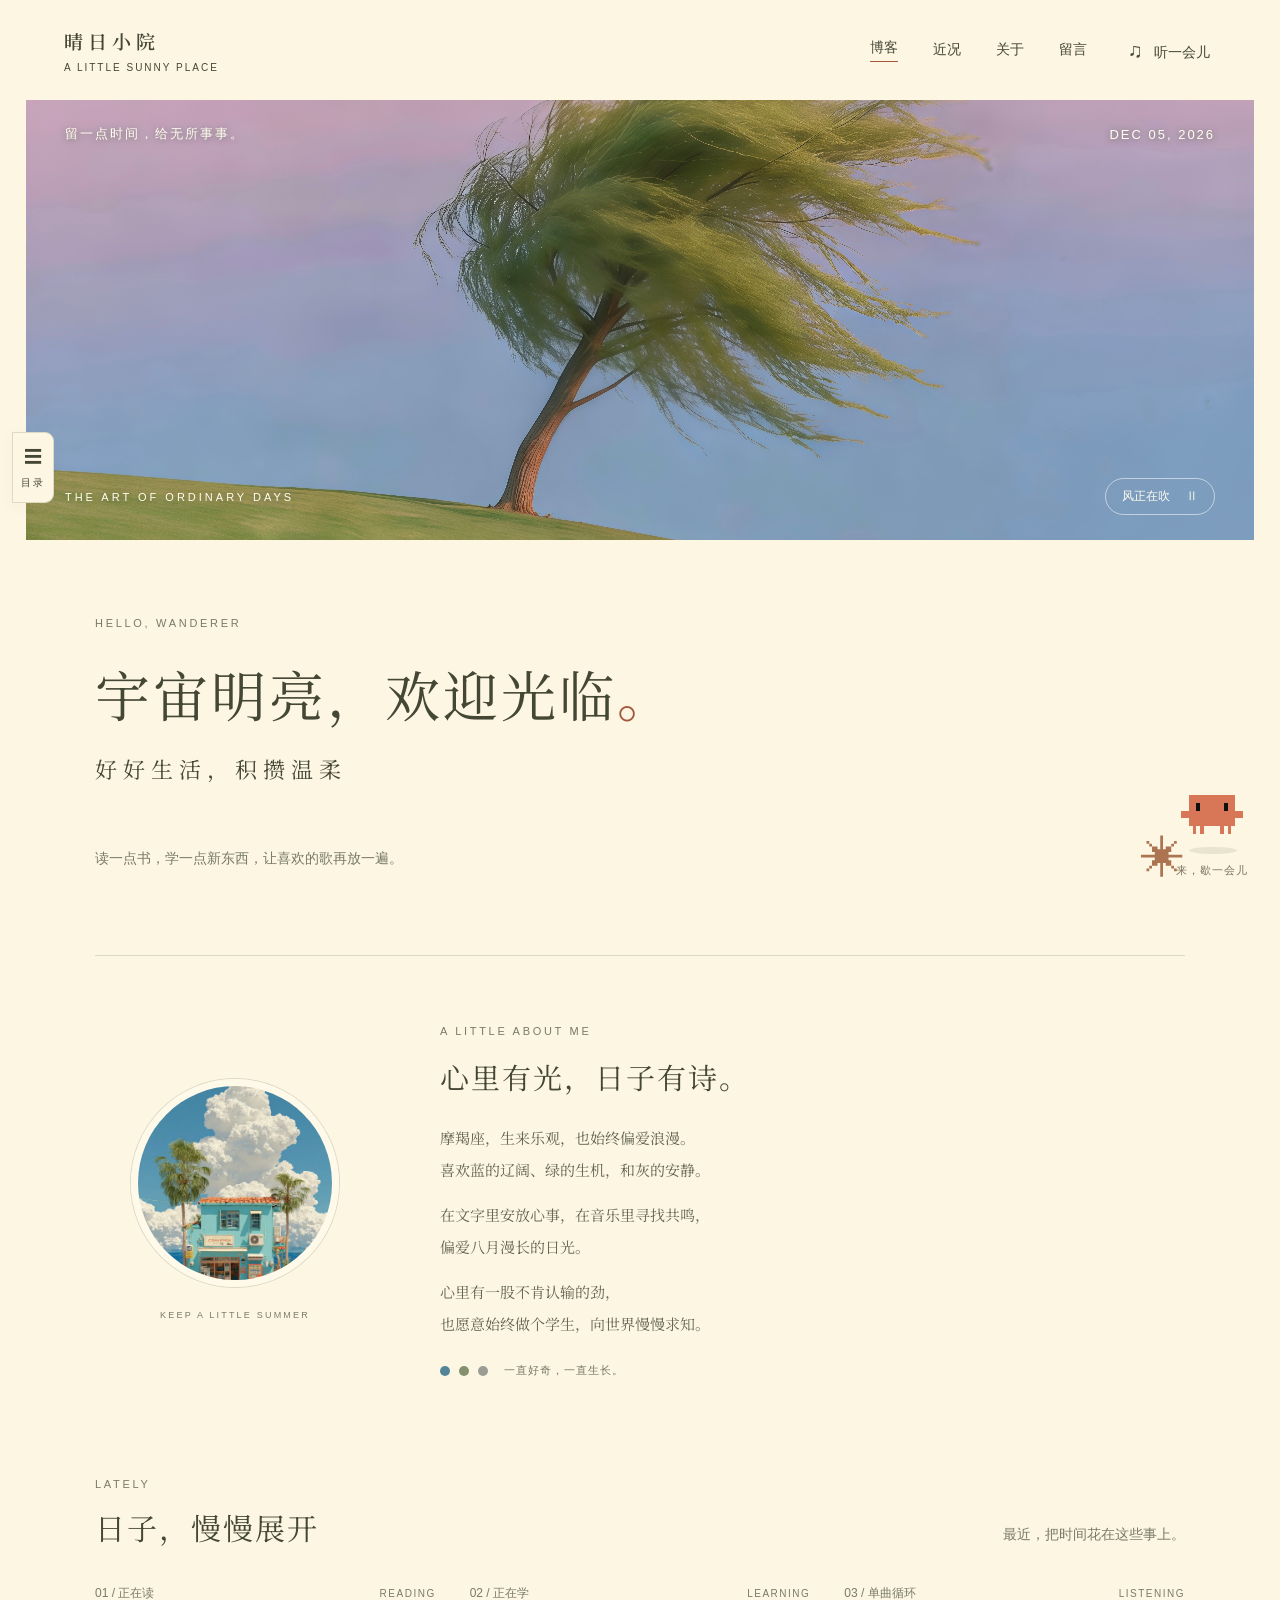
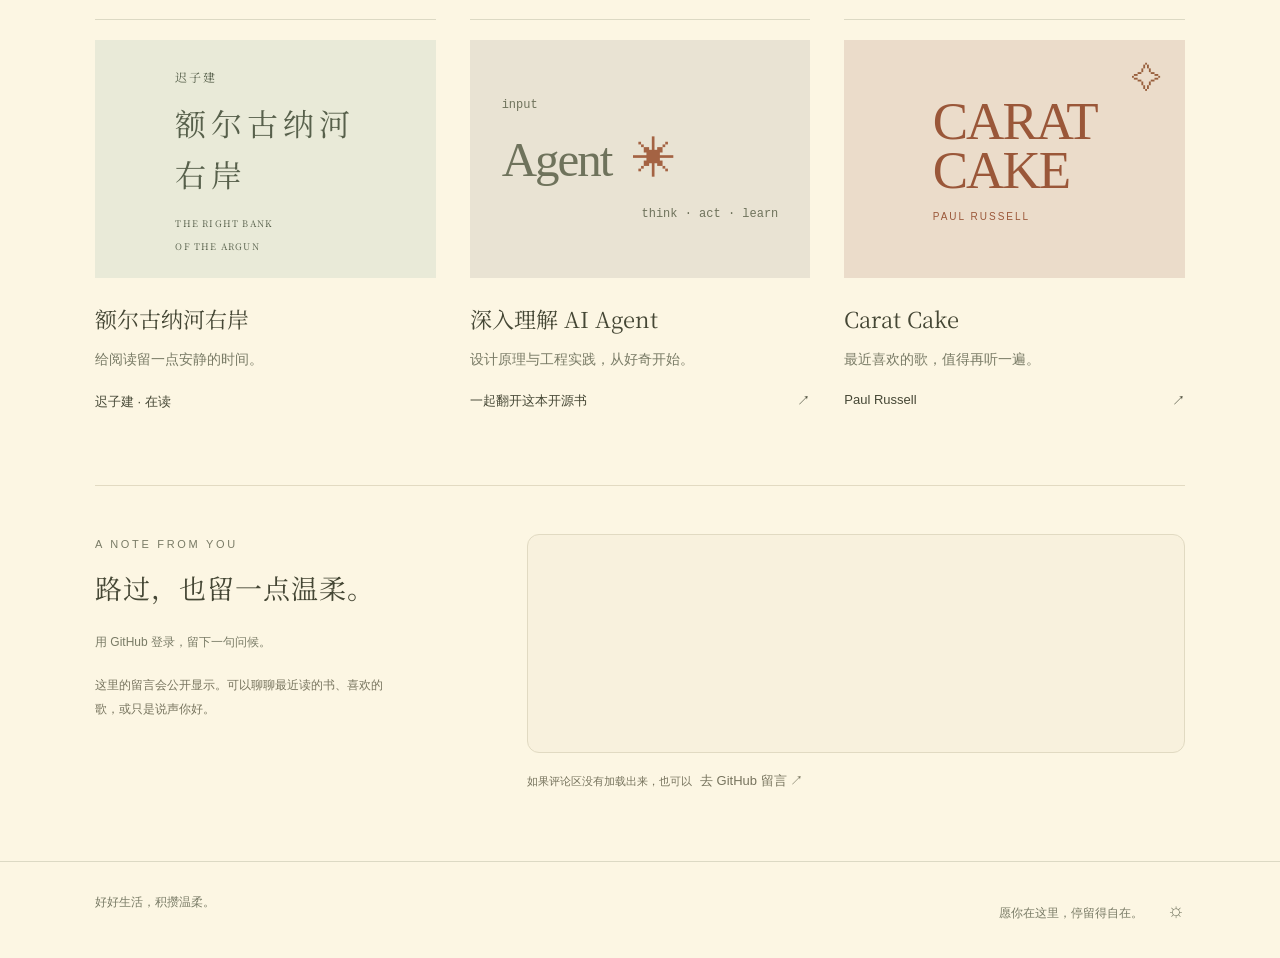
==== commit 5c04d8a5: "Refine guestbook layout, add personal profile and animated essay illustration" ====
--- a/index.html
+++ b/index.html
@@ -1,13 +1,14 @@
 <!doctype html>
-<html lang="zh-CN"><head><meta charset="UTF-8"><meta name="viewport" content="width=device-width,initial-scale=1"><meta name="theme-color" content="#fcf6e3"><title>宇宙明亮，欢迎光临</title><meta name="description" content="好好生活，积攒温柔。一个有风、有书、有音乐的私人小院。"><link rel="icon" href="data:image/svg+xml,%3Csvg xmlns='http://www.w3.org/2000/svg' viewBox='0 0 32 32'%3E%3Crect width='32' height='32' rx='16' fill='%23fcf6e3'/%3E%3Ccircle cx='16' cy='16' r='7' fill='%23bd643f'/%3E%3C/svg%3E"><link rel="stylesheet" href="style.css"><link rel="preconnect" href="https://fonts.googleapis.com"><link rel="preconnect" href="https://fonts.gstatic.com" crossorigin><link href="https://fonts.googleapis.com/css2?family=Noto+Serif+SC:wght@400;500;600&display=swap" rel="stylesheet"><link rel="stylesheet" href="blog.css"></head>
-<body><button class="drawer-toggle" aria-expanded="false" aria-controls="site-drawer" aria-label="展开文章导航">☰<span>目录</span></button><div class="drawer-shade" hidden></div><aside id="site-drawer" class="site-drawer" aria-label="文章导航" hidden><div class="drawer-heading"><span>小院目录</span><button class="drawer-close" aria-label="关闭文章导航">×</button></div><nav><a href="index.html">首页 · 晴日小院</a><a href="blog.html">博客 · 所有文章</a><span class="drawer-label">散文 / ESSAY</span><a href="childhood.html" lang="nb">Savner du barndommen vår?<small>你会怀念我们的童年吗？</small></a></nav><p>把那些不想遗忘的，留在这里。</p></aside><header class="topbar"><a class="wordmark" href="#">晴 日 小 院 <span>A LITTLE SUNNY PLACE</span></a><nav aria-label="主导航"><a class="blog-link" href="blog.html">博客</a><a href="#now">近况</a><a href="#moments">小记</a><a href="#guestbook">留言</a><button id="music-toggle" aria-expanded="false" aria-controls="music-panel"><span class="music-icon">♫</span> 听一会儿</button></nav></header>
+<html lang="zh-CN"><head><meta charset="UTF-8"><meta name="viewport" content="width=device-width,initial-scale=1"><meta name="theme-color" content="#fcf6e3"><title>宇宙明亮，欢迎光临</title><meta name="description" content="好好生活，积攒温柔。一个有风、有书、有音乐的私人小院。"><link rel="icon" href="data:image/svg+xml,%3Csvg xmlns='http://www.w3.org/2000/svg' viewBox='0 0 32 32'%3E%3Crect width='32' height='32' rx='16' fill='%23fcf6e3'/%3E%3Ccircle cx='16' cy='16' r='7' fill='%23bd643f'/%3E%3C/svg%3E"><link rel="stylesheet" href="style.css"><link rel="preconnect" href="https://fonts.googleapis.com"><link rel="preconnect" href="https://fonts.gstatic.com" crossorigin><link href="https://fonts.googleapis.com/css2?family=Noto+Serif+SC:wght@400;500;600&display=swap" rel="stylesheet"><link rel="stylesheet" href="blog.css?v=profile2"></head>
+<body><button class="drawer-toggle" aria-expanded="false" aria-controls="site-drawer" aria-label="展开文章导航">☰<span>目录</span></button><div class="drawer-shade" hidden></div><aside id="site-drawer" class="site-drawer" aria-label="文章导航" hidden><div class="drawer-heading"><span>小院目录</span><button class="drawer-close" aria-label="关闭文章导航">×</button></div><nav><a href="index.html">首页 · 晴日小院</a><a href="blog.html">博客 · 所有文章</a><span class="drawer-label">散文 / ESSAY</span><a href="childhood.html" lang="nb">Savner du barndommen vår?<small>你会怀念我们的童年吗？</small></a></nav><p>把那些不想遗忘的，留在这里。</p></aside><header class="topbar"><a class="wordmark" href="#">晴 日 小 院 <span>A LITTLE SUNNY PLACE</span></a><nav aria-label="主导航"><a class="blog-link" href="blog.html">博客</a><a href="#now">近况</a><a href="#about">关于</a><a href="#guestbook">留言</a><button id="music-toggle" aria-expanded="false" aria-controls="music-panel"><span class="music-icon">♫</span> 听一会儿</button></nav></header>
 <main><section class="hero" aria-label="风吹过树梢"><img src="wind-tree.jpg" alt="粉蓝色天空下，风吹过绿色山坡上的一棵树" id="tree-image"><canvas id="wind" aria-hidden="true"></canvas><div class="hero-top"><span>留一点时间，给无所事事。</span><span id="today"></span></div><div class="hero-bottom"><span>THE ART OF ORDINARY DAYS</span><button id="wind-toggle" aria-pressed="true">风正在吹 <span>Ⅱ</span></button></div></section>
 <section class="intro"><span class="eyebrow">HELLO, WANDERER</span><h1>宇宙明亮，<br class="mobile-break">欢迎光临<span class="period">。</span></h1><p>好好生活，积攒温柔</p><div class="intro-foot"><span>读一点书，学一点新东西，让喜欢的歌再放一遍。</span><span class="little-sun" aria-hidden="true">✳</span></div></section>
+<section id="about" class="about-me" aria-labelledby="about-title"><div class="portrait"><img src="avatar.jpg" alt="蓝天与白云下，海边的蓝绿色小屋" width="928" height="1146"><span>KEEP A LITTLE SUMMER</span></div><div class="about-copy"><span class="eyebrow">A LITTLE ABOUT ME</span><h2 id="about-title">心里有光，日子有诗。</h2><p>摩羯座，生来乐观，也始终偏爱浪漫。<br>喜欢蓝的辽阔、绿的生机，和灰的安静。</p><p>在文字里安放心事，在音乐里寻找共鸣，<br>偏爱八月漫长的日光。</p><p>心里有一股不肯认输的劲，<br>也愿意始终做个学生，向世界慢慢求知。</p><div class="about-colors" aria-label="喜欢蓝色、绿色和灰色"><i></i><i></i><i></i><span>一直好奇，一直生长。</span></div></div></section>
 <section id="now" class="now"><div class="section-head"><div><span class="eyebrow">LATELY</span><h2>日子，慢慢展开</h2></div><p>最近，把时间花在这些事上。</p></div><div class="chapters"><article class="chapter"><div class="chapter-label"><span>01 / 正在读</span><span>READING</span></div><div class="book-art" aria-hidden="true"><div class="book"><span>迟子建</span><strong>额尔古纳河<br>右岸</strong><small>THE RIGHT BANK<br>OF THE ARGUN</small></div></div><h3>额尔古纳河右岸</h3><p>给阅读留一点安静的时间。</p><span class="chapter-note">迟子建 · 在读</span></article><article class="chapter"><div class="chapter-label"><span>02 / 正在学</span><span>LEARNING</span></div><div class="learning-art" aria-hidden="true"><span>input</span><div class="agent-word">Agent<span class="orbit">✳</span></div><span class="output">think · act · learn</span></div><h3>深入理解 AI Agent</h3><p>设计原理与工程实践，从好奇开始。</p><a class="text-link" href="https://github.com/bojieli/ai-agent-book#-%E7%94%B5%E5%AD%90%E4%B9%A6" target="_blank" rel="noopener noreferrer">一起翻开这本开源书 <span>↗</span></a></article><article class="chapter"><div class="chapter-label"><span>03 / 单曲循环</span><span>LISTENING</span></div><div class="record-art" aria-hidden="true"><div class="record"><span>CARAT<br>CAKE<small>PAUL RUSSELL</small></span></div><span class="record-star">✧</span></div><h3>Carat Cake</h3><p>最近喜欢的歌，值得再听一遍。</p><a class="text-link" href="https://music.apple.com/us/search?term=Carat%20Cake%20Paul%20Russell" target="_blank" rel="noopener noreferrer">Paul Russell <span>↗</span></a></article></div></section>
-<section id="moments" class="moments"><div class="moment-heading"><span class="eyebrow">LITTLE THINGS MATTER</span><h2>把温柔，<br>一点一点攒起来。</h2><p>一个只属于这个浏览器的小本子。<br>今天有什么值得记住的事？</p></div><div class="notebook"><form id="note-form"><label for="note">今日小记 <span id="note-date"></span></label><textarea id="note" maxlength="240" placeholder="比如，今天的风刚刚好。" rows="3"></textarea><div class="note-actions"><span id="note-status" aria-live="polite"></span><button type="submit">收好这份温柔 <span>＋</span></button></div></form><div id="notes"></div></div></section>
-<section id="guestbook" class="guestbook" aria-labelledby="guestbook-title"><div class="section-head"><div><span class="eyebrow">A NOTE FROM YOU</span><h2 id="guestbook-title">路过，也留一点温柔。</h2></div><p>用 GitHub 登录，留下一句问候。</p></div><p class="guestbook-hint">这里的留言会公开显示。可以聊聊最近读的书、喜欢的歌，或只是说声你好。</p><div class="giscus"></div><script src="https://giscus.app/client.js" data-repo="eliosteven/eliosteven.github.io" data-repo-id="R_kgDOUhbDpg" data-category="Announcements" data-category-id="DIC_kwDOUhbDps4DF9Qz" data-mapping="pathname" data-strict="1" data-reactions-enabled="1" data-emit-metadata="0" data-input-position="top" data-theme="noborder_light" data-lang="zh-CN" data-loading="lazy" crossorigin="anonymous" async></script><p class="guestbook-fallback">如果评论区没有加载出来，也可以<a class="text-link" href="https://github.com/eliosteven/eliosteven.github.io/discussions" target="_blank" rel="noopener noreferrer">去 GitHub 留言 ↗</a></p></section></main><footer><span>好好生活，积攒温柔。</span><span>愿你在这里，停留得自在。 <span class="footer-sun">☼</span></span></footer>
+
+<section id="guestbook" class="guestbook" aria-labelledby="guestbook-title"><div class="section-head"><div><span class="eyebrow">A NOTE FROM YOU</span><h2 id="guestbook-title">路过，也留一点温柔。</h2></div><p>用 GitHub 登录，留下一句问候。</p></div><p class="guestbook-hint">这里的留言会公开显示。可以聊聊最近读的书、喜欢的歌，或只是说声你好。</p><div class="comment-paper"><div class="giscus"></div></div><script src="https://giscus.app/client.js" data-repo="eliosteven/eliosteven.github.io" data-repo-id="R_kgDOUhbDpg" data-category="Announcements" data-category-id="DIC_kwDOUhbDps4DF9Qz" data-mapping="pathname" data-strict="1" data-reactions-enabled="1" data-emit-metadata="0" data-input-position="top" data-theme="noborder_light" data-lang="zh-CN" data-loading="lazy" crossorigin="anonymous" async></script><p class="guestbook-fallback">如果评论区没有加载出来，也可以<a class="text-link" href="https://github.com/eliosteven/eliosteven.github.io/discussions" target="_blank" rel="noopener noreferrer">去 GitHub 留言 ↗</a></p></section></main><footer><span>好好生活，积攒温柔。</span><span>愿你在这里，停留得自在。 <span class="footer-sun">☼</span></span></footer>
 <aside id="music-panel" hidden><div class="panel-heading"><div><span class="eyebrow">LET THE SUN IN</span><h3>Salió El Sol</h3><p>Catalina · 太阳升起了</p></div><button id="music-close" aria-label="关闭音乐面板">×</button></div><iframe title="在 Apple Music 播放 Catalina 的 Salió El Sol" allow="autoplay *; encrypted-media *; fullscreen *; clipboard-write" sandbox="allow-forms allow-popups allow-same-origin allow-scripts allow-storage-access-by-user-activation" data-src="https://embed.music.apple.com/us/album/sali%C3%B3-el-sol-single/6781563440" height="175"></iframe><p class="music-help">点播放器开始听，完整播放取决于音乐平台的登录与订阅。</p></aside>
-<div class="pet-home"><div id="pet-dialog" hidden><button class="pet-close" aria-label="关闭宠物对话">×</button><p id="pet-speech" aria-live="polite">欢迎回来。今天也要好好生活呀。</p><div class="pet-options"><button data-action="pat">摸摸头</button><button data-action="chat">说句话</button><button data-action="rest">一起发呆</button></div></div><button id="pet" aria-label="和 Clawd 互动" aria-expanded="false"><img src="clawd.svg" alt="橙色像素小宠物 Clawd"><span class="pet-shadow"></span></button><span class="pet-caption">来，歇一会儿</span></div><script src="app.js"></script><script src="navigation.js"></script></body></html>
+<div class="pet-home"><div id="pet-dialog" hidden><button class="pet-close" aria-label="关闭宠物对话">×</button><p id="pet-speech" aria-live="polite">欢迎回来。今天也要好好生活呀。</p><div class="pet-options"><button data-action="pat">摸摸头</button><button data-action="chat">说句话</button><button data-action="rest">一起发呆</button></div></div><button id="pet" aria-label="和 Clawd 互动" aria-expanded="false"><img src="clawd.svg" alt="橙色像素小宠物 Clawd"><span class="pet-shadow"></span></button><span class="pet-caption">来，歇一会儿</span></div><script src="app.js?v=profile2"></script><script src="navigation.js"></script></body></html>
 
 
 
--- a/blog.css
+++ b/blog.css
@@ -1 +1,3 @@
 .blog-link{border-bottom:1px solid var(--accent);padding-bottom:4px}.drawer-toggle{position:fixed;left:12px;top:48%;z-index:21;width:42px;padding:12px 7px;background:var(--paper);border:1px solid var(--line);border-radius:0 9px 9px 0;box-shadow:0 3px 18px #4547350a;font-size:18px}.drawer-toggle span{display:block;font-size:10px;margin-top:7px;letter-spacing:2px}.site-drawer{position:fixed;left:0;top:0;bottom:0;width:min(330px,85vw);padding:32px 28px;background:var(--paper);z-index:31;border-right:1px solid var(--line);overflow-y:auto;box-shadow:10px 0 50px #45473512}.drawer-shade{position:fixed;inset:0;z-index:30;background:#30352848}.drawer-heading{display:flex;align-items:center;justify-content:space-between;font-family:"Noto Serif SC",serif;font-size:20px;padding-bottom:25px;border-bottom:1px solid var(--line)}.drawer-close{font-size:28px;padding:4px 10px}.site-drawer nav{display:flex;flex-direction:column;gap:23px;margin-top:30px}.site-drawer nav a{line-height:1.7;font-size:15px}.site-drawer small{display:block;font-size:12px;color:var(--muted);margin-top:7px}.drawer-label{font-size:10px;letter-spacing:2px;color:var(--muted);margin-top:20px}.site-drawer>p{margin-top:70px;font-size:12px;line-height:2;color:var(--muted)}.site-drawer a[aria-current=page]{color:var(--accent)}.blog-main{max-width:1020px;margin:auto;padding:60px 70px 110px;min-height:75vh}.blog-intro{padding-bottom:58px;border-bottom:1px solid var(--line)}.blog-intro h1{font-size:clamp(38px,5vw,59px);line-height:1.6}.blog-intro>p{font-size:14px;line-height:2;color:var(--muted)}.post-card{display:block;padding:40px 0 30px}.post-meta{display:flex;justify-content:space-between;font-size:11px;letter-spacing:1.5px;color:var(--muted)}.post-card h2{font-family:"Source Serif 4",Georgia,serif;font-size:clamp(32px,4vw,47px);line-height:1.25;letter-spacing:-.5px;margin:30px 0 17px}.post-chinese{font-family:"Noto Serif SC",serif;font-size:16px}.post-excerpt{font-family:"Source Serif 4",Georgia,serif;font-style:italic;font-size:20px;line-height:1.6;color:var(--muted);max-width:530px}.post-read{display:flex;justify-content:space-between;font-size:13px;margin-top:35px;color:var(--accent)}.article-main{max-width:870px;margin:auto;padding:45px 70px 90px}.back-link{font-size:12px;color:var(--muted)}.article-header{margin:60px 0 45px}.article-header h1{font-family:"Source Serif 4",Georgia,serif;font-size:clamp(37px,5vw,62px);letter-spacing:-1.5px;line-height:1.16;margin:28px 0 24px;overflow-wrap:break-word}.article-header>p{font-family:"Noto Serif SC",serif;font-size:16px;color:var(--muted);letter-spacing:2px}.article-rule{width:45px;border-top:1px solid var(--accent);margin-top:42px}.prose{font-family:"Source Serif 4",Georgia,serif;font-size:20px;line-height:1.85;hyphens:auto;overflow-wrap:break-word}.prose p{margin:0 0 27px}.prose .opening{font-style:italic}.prose .ending{font-size:25px;line-height:1.6;margin-top:45px}.article-comments{border-top:1px solid var(--line);margin-top:70px;padding-top:35px}.article-comments h2{font-size:23px;line-height:1.7}.article-comments>p{font-size:12px;line-height:1.8;color:var(--muted);margin:15px 0 30px}.bottom-back{display:inline-block;margin-top:40px}.guestbook{max-width:1090px;margin:auto;padding-left:25px;padding-right:25px}@media(max-width:760px){.topbar nav>a.blog-link{display:block}.blog-main{padding:40px 30px 65px}.article-main{padding:30px 30px 60px}.article-header{margin-top:42px}.prose{font-size:18px;line-height:1.85}.drawer-toggle{left:0;width:24px;padding:10px 2px;font-size:15px}.drawer-toggle span{font-size:9px;letter-spacing:0}.post-meta{font-size:9px}.blog-intro{padding-bottom:30px}.guestbook{margin:0 7%;padding-left:0;padding-right:0}}
+/* Shared content measure: profile, latest chapters and guestbook align. */
+.about-me{max-width:1140px;margin:0 auto;padding:65px 25px 58px;display:grid;grid-template-columns:280px 1fr;gap:65px;align-items:center;scroll-margin-top:40px}.portrait{text-align:center}.portrait img{display:block;width:208px;height:208px;border-radius:50%;object-fit:cover;object-position:50% 60%;margin:auto;border:7px solid #fff9ea;box-shadow:0 0 0 1px #dcd9c4}.portrait>span{display:block;margin-top:23px;font-size:9px;letter-spacing:2.2px;color:var(--muted)}.about-copy h2{margin:17px 0 25px;font-size:29px;letter-spacing:2px}.about-copy p{font-family:"Noto Serif SC",serif;font-size:15px;line-height:2.1;margin:0 0 14px;color:#646651}.about-colors{display:flex;align-items:center;gap:9px;margin-top:24px}.about-colors i{width:10px;height:10px;border-radius:50%;background:#538598}.about-colors i:nth-child(2){background:#85916c}.about-colors i:nth-child(3){background:#9b9c94}.about-colors span{font-size:11px;color:var(--muted);margin-left:7px;letter-spacing:1px}.now{padding-top:38px}.guestbook{width:calc(100% - 50px);max-width:1090px;margin:0 auto 68px;padding:48px 0 0;display:grid;grid-template-columns:minmax(230px,.8fr) minmax(0,1.4fr);column-gap:56px;align-items:start}.guestbook .section-head{display:block;margin:0;grid-column:1;grid-row:1}.guestbook .section-head h2{font-size:27px;line-height:1.7;letter-spacing:1px}.guestbook .section-head p{font-size:12px;margin-top:20px;line-height:1.9}.guestbook-hint{grid-column:1;grid-row:2;margin:15px 0 0;max-width:300px;font-size:12px;line-height:2}.comment-paper{grid-column:2;grid-row:1 / span 3;min-width:0;border:1px solid #e1dac2;border-radius:12px;background:#f8f1dd;padding:22px 20px 15px}.comment-paper iframe{margin-top:0}.guestbook-fallback{grid-column:2;margin:16px 0 0;font-size:11px}.guestbook-fallback a{display:inline}.memory-scene{max-width:1200px;width:calc(100% - 100px);margin:20px auto 0}.memory-image{position:relative;overflow:hidden;aspect-ratio:2704/1421;background:#d3ddcb;border-radius:3px;isolation:isolate}.memory-image img{display:block;width:100%;height:100%;object-fit:cover;animation:summer-drift 24s ease-in-out infinite alternate;transform-origin:55% 45%}.memory-light{position:absolute;inset:-15%;pointer-events:none;background:radial-gradient(ellipse at 70% 25%,#fff4c738,transparent 42%),radial-gradient(ellipse at 32% 65%,#f9edb618,transparent 35%);mix-blend-mode:soft-light;animation:summer-light 12s ease-in-out infinite alternate}.memory-scene figcaption{display:flex;align-items:center;justify-content:space-between;margin-top:13px;font-size:11px;color:var(--muted);letter-spacing:1px}.scene-toggle{font-size:11px;padding:8px 0 8px 15px}.memory-scene.is-still *{animation-play-state:paused!important}.memory-scene+.article-main{padding-top:35px}.memory-scene+.article-main .article-header{margin-top:42px}@keyframes summer-drift{from{transform:scale(1.015) translate(-.3%,0)}to{transform:scale(1.055) translate(.45%,.3%)}}@keyframes summer-light{from{transform:translate(-2%,-1%);opacity:.45}to{transform:translate(2%,1%);opacity:.85}}@media(max-width:760px){.about-me{padding:44px 7% 35px;grid-template-columns:1fr;gap:32px}.portrait img{width:164px;height:164px}.portrait>span{margin-top:17px}.about-copy h2{font-size:25px}.about-copy p{font-size:14px}.guestbook{display:block;width:auto;margin:0 7% 45px;padding-top:35px}.guestbook .section-head h2{font-size:25px}.guestbook-hint{max-width:none;margin-bottom:25px}.comment-paper{padding:14px 10px 8px}.memory-scene{width:calc(100% - 40px);margin-top:10px}.memory-image{aspect-ratio:1.5}.memory-scene figcaption{font-size:10px;letter-spacing:0}.memory-scene+.article-main{padding-top:25px}}
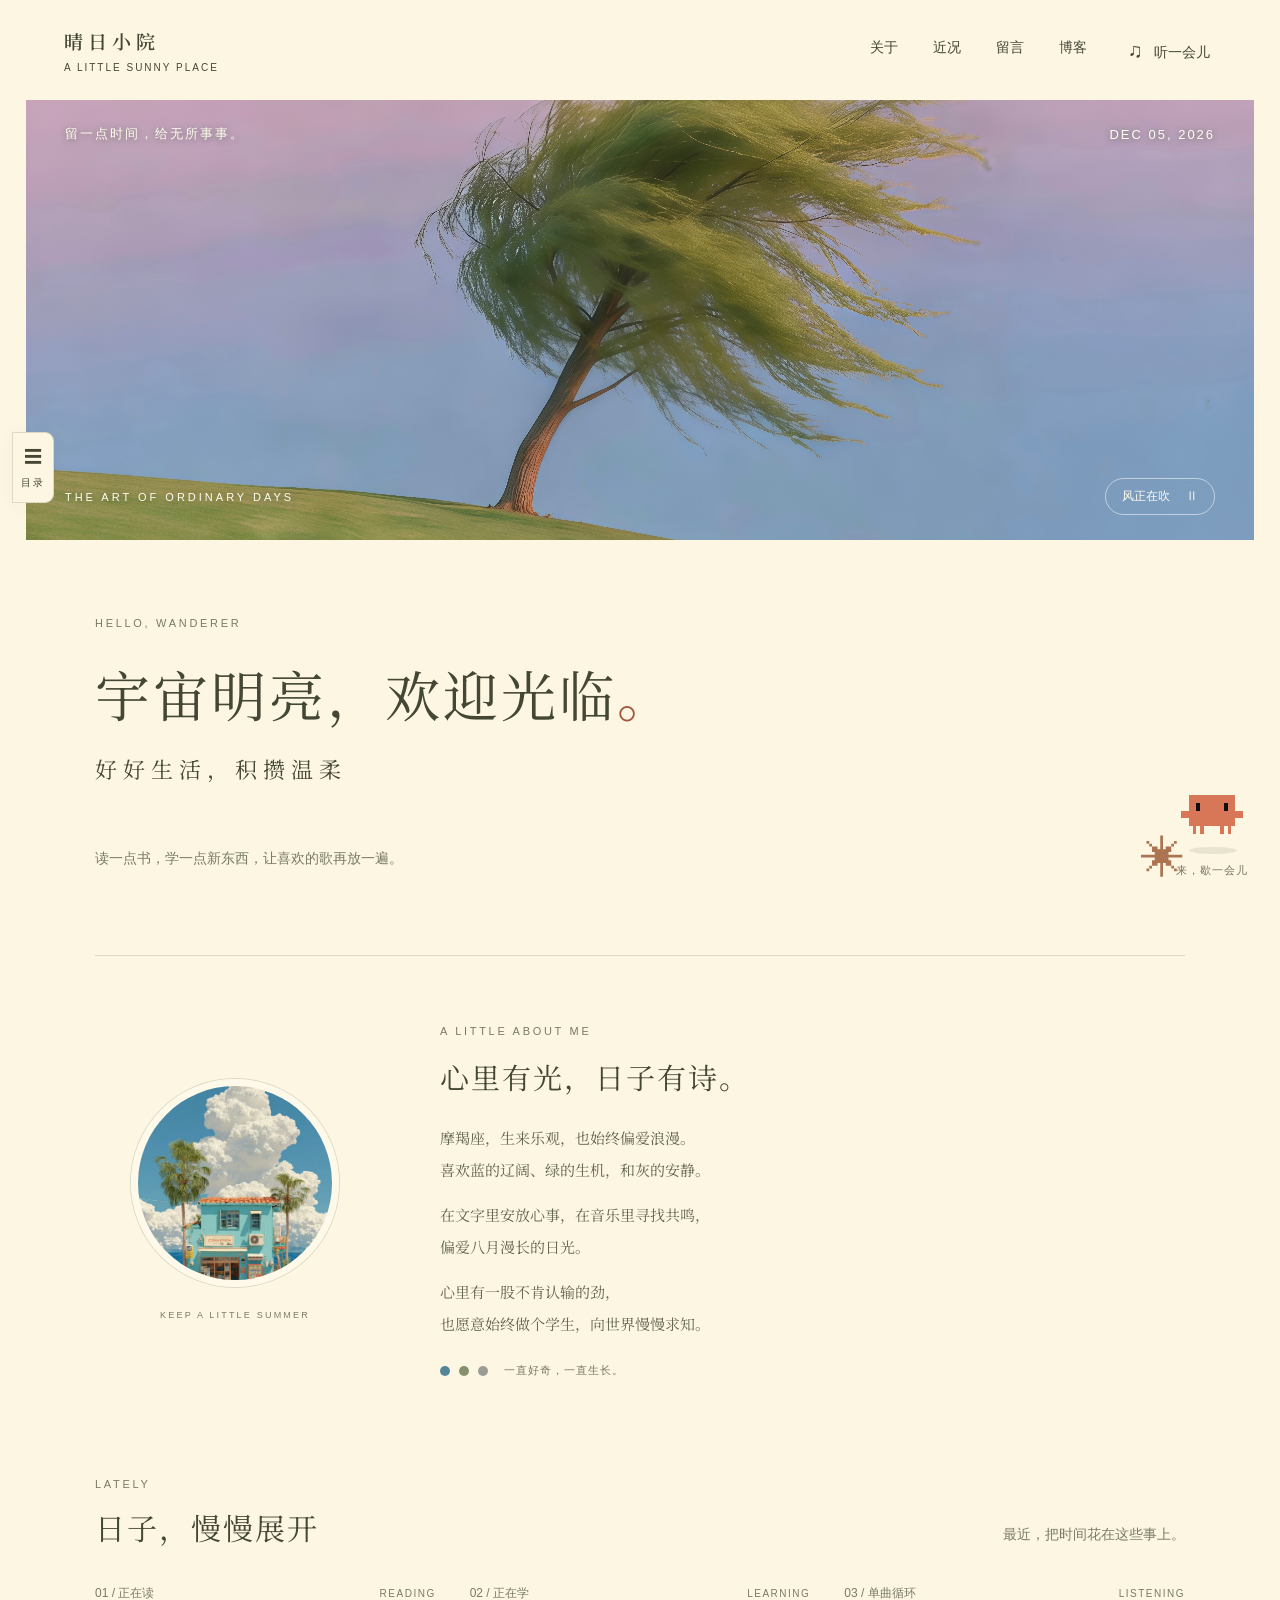
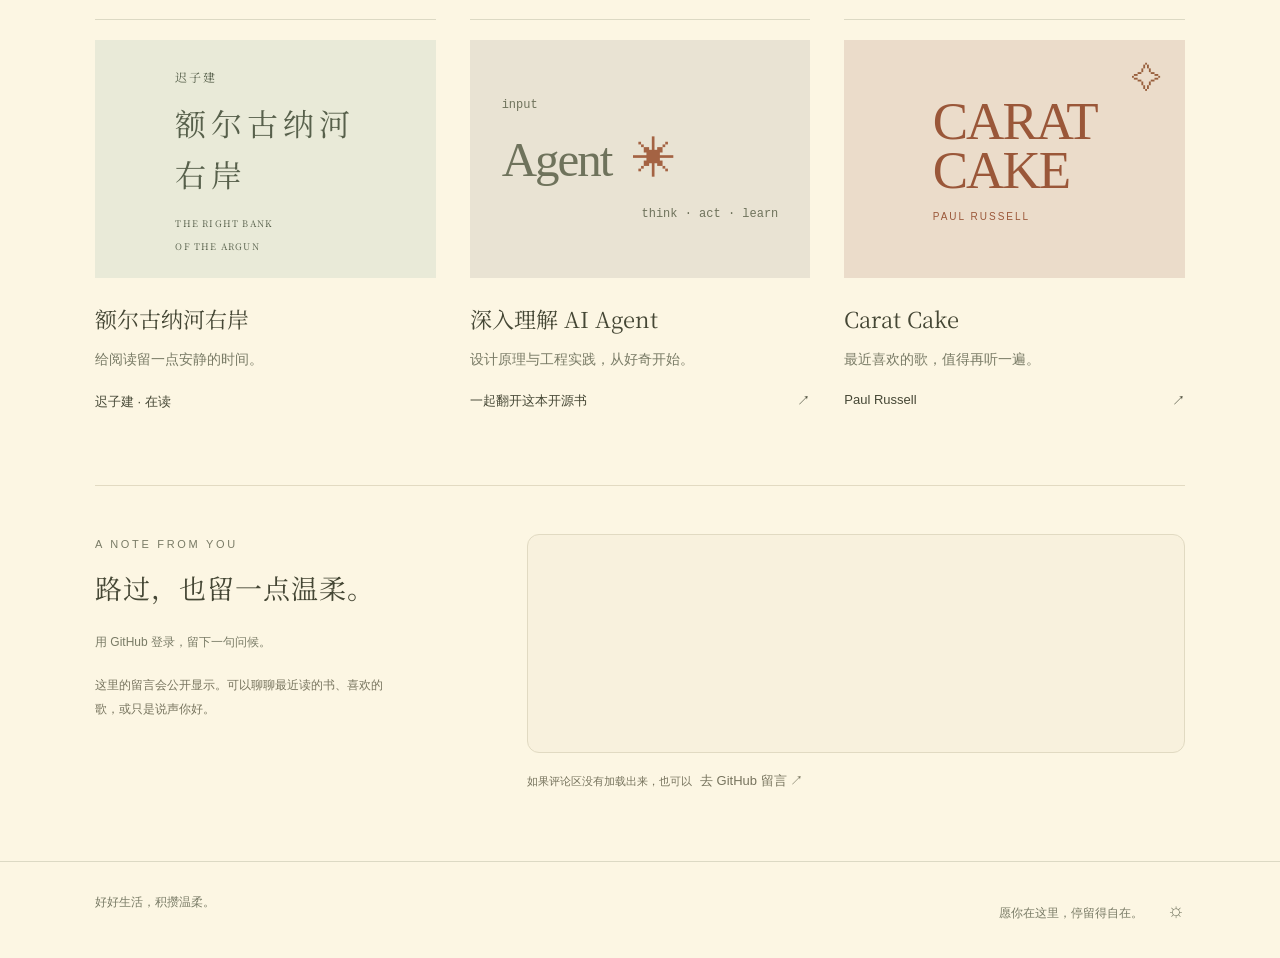
==== commit 02f5d977: "Align navigation order and highlight only the current blog section" ====
--- a/index.html
+++ b/index.html
@@ -1,6 +1,6 @@
 <!doctype html>
-<html lang="zh-CN"><head><meta charset="UTF-8"><meta name="viewport" content="width=device-width,initial-scale=1"><meta name="theme-color" content="#fcf6e3"><title>宇宙明亮，欢迎光临</title><meta name="description" content="好好生活，积攒温柔。一个有风、有书、有音乐的私人小院。"><link rel="icon" href="data:image/svg+xml,%3Csvg xmlns='http://www.w3.org/2000/svg' viewBox='0 0 32 32'%3E%3Crect width='32' height='32' rx='16' fill='%23fcf6e3'/%3E%3Ccircle cx='16' cy='16' r='7' fill='%23bd643f'/%3E%3C/svg%3E"><link rel="stylesheet" href="style.css"><link rel="preconnect" href="https://fonts.googleapis.com"><link rel="preconnect" href="https://fonts.gstatic.com" crossorigin><link href="https://fonts.googleapis.com/css2?family=Noto+Serif+SC:wght@400;500;600&display=swap" rel="stylesheet"><link rel="stylesheet" href="blog.css?v=profile2"></head>
-<body><button class="drawer-toggle" aria-expanded="false" aria-controls="site-drawer" aria-label="展开文章导航">☰<span>目录</span></button><div class="drawer-shade" hidden></div><aside id="site-drawer" class="site-drawer" aria-label="文章导航" hidden><div class="drawer-heading"><span>小院目录</span><button class="drawer-close" aria-label="关闭文章导航">×</button></div><nav><a href="index.html">首页 · 晴日小院</a><a href="blog.html">博客 · 所有文章</a><span class="drawer-label">散文 / ESSAY</span><a href="childhood.html" lang="nb">Savner du barndommen vår?<small>你会怀念我们的童年吗？</small></a></nav><p>把那些不想遗忘的，留在这里。</p></aside><header class="topbar"><a class="wordmark" href="#">晴 日 小 院 <span>A LITTLE SUNNY PLACE</span></a><nav aria-label="主导航"><a class="blog-link" href="blog.html">博客</a><a href="#now">近况</a><a href="#about">关于</a><a href="#guestbook">留言</a><button id="music-toggle" aria-expanded="false" aria-controls="music-panel"><span class="music-icon">♫</span> 听一会儿</button></nav></header>
+<html lang="zh-CN"><head><meta charset="UTF-8"><meta name="viewport" content="width=device-width,initial-scale=1"><meta name="theme-color" content="#fcf6e3"><title>宇宙明亮，欢迎光临</title><meta name="description" content="好好生活，积攒温柔。一个有风、有书、有音乐的私人小院。"><link rel="icon" href="data:image/svg+xml,%3Csvg xmlns='http://www.w3.org/2000/svg' viewBox='0 0 32 32'%3E%3Crect width='32' height='32' rx='16' fill='%23fcf6e3'/%3E%3Ccircle cx='16' cy='16' r='7' fill='%23bd643f'/%3E%3C/svg%3E"><link rel="stylesheet" href="style.css"><link rel="preconnect" href="https://fonts.googleapis.com"><link rel="preconnect" href="https://fonts.gstatic.com" crossorigin><link href="https://fonts.googleapis.com/css2?family=Noto+Serif+SC:wght@400;500;600&display=swap" rel="stylesheet"><link rel="stylesheet" href="blog.css?v=nav3"></head>
+<body><button class="drawer-toggle" aria-expanded="false" aria-controls="site-drawer" aria-label="展开文章导航">☰<span>目录</span></button><div class="drawer-shade" hidden></div><aside id="site-drawer" class="site-drawer" aria-label="文章导航" hidden><div class="drawer-heading"><span>小院目录</span><button class="drawer-close" aria-label="关闭文章导航">×</button></div><nav><a href="index.html">首页 · 晴日小院</a><a href="blog.html">博客 · 所有文章</a><span class="drawer-label">散文 / ESSAY</span><a href="childhood.html" lang="nb">Savner du barndommen vår?<small>你会怀念我们的童年吗？</small></a></nav><p>把那些不想遗忘的，留在这里。</p></aside><header class="topbar"><a class="wordmark" href="#">晴 日 小 院 <span>A LITTLE SUNNY PLACE</span></a><nav aria-label="主导航"><a href="#about">关于</a><a href="#now">近况</a><a href="#guestbook">留言</a><a class="blog-link" href="blog.html">博客</a><button id="music-toggle" aria-expanded="false" aria-controls="music-panel"><span class="music-icon">♫</span> 听一会儿</button></nav></header>
 <main><section class="hero" aria-label="风吹过树梢"><img src="wind-tree.jpg" alt="粉蓝色天空下，风吹过绿色山坡上的一棵树" id="tree-image"><canvas id="wind" aria-hidden="true"></canvas><div class="hero-top"><span>留一点时间，给无所事事。</span><span id="today"></span></div><div class="hero-bottom"><span>THE ART OF ORDINARY DAYS</span><button id="wind-toggle" aria-pressed="true">风正在吹 <span>Ⅱ</span></button></div></section>
 <section class="intro"><span class="eyebrow">HELLO, WANDERER</span><h1>宇宙明亮，<br class="mobile-break">欢迎光临<span class="period">。</span></h1><p>好好生活，积攒温柔</p><div class="intro-foot"><span>读一点书，学一点新东西，让喜欢的歌再放一遍。</span><span class="little-sun" aria-hidden="true">✳</span></div></section>
 <section id="about" class="about-me" aria-labelledby="about-title"><div class="portrait"><img src="avatar.jpg" alt="蓝天与白云下，海边的蓝绿色小屋" width="928" height="1146"><span>KEEP A LITTLE SUMMER</span></div><div class="about-copy"><span class="eyebrow">A LITTLE ABOUT ME</span><h2 id="about-title">心里有光，日子有诗。</h2><p>摩羯座，生来乐观，也始终偏爱浪漫。<br>喜欢蓝的辽阔、绿的生机，和灰的安静。</p><p>在文字里安放心事，在音乐里寻找共鸣，<br>偏爱八月漫长的日光。</p><p>心里有一股不肯认输的劲，<br>也愿意始终做个学生，向世界慢慢求知。</p><div class="about-colors" aria-label="喜欢蓝色、绿色和灰色"><i></i><i></i><i></i><span>一直好奇，一直生长。</span></div></div></section>
--- a/blog.css
+++ b/blog.css
@@ -1,3 +1,3 @@
-.blog-link{border-bottom:1px solid var(--accent);padding-bottom:4px}.drawer-toggle{position:fixed;left:12px;top:48%;z-index:21;width:42px;padding:12px 7px;background:var(--paper);border:1px solid var(--line);border-radius:0 9px 9px 0;box-shadow:0 3px 18px #4547350a;font-size:18px}.drawer-toggle span{display:block;font-size:10px;margin-top:7px;letter-spacing:2px}.site-drawer{position:fixed;left:0;top:0;bottom:0;width:min(330px,85vw);padding:32px 28px;background:var(--paper);z-index:31;border-right:1px solid var(--line);overflow-y:auto;box-shadow:10px 0 50px #45473512}.drawer-shade{position:fixed;inset:0;z-index:30;background:#30352848}.drawer-heading{display:flex;align-items:center;justify-content:space-between;font-family:"Noto Serif SC",serif;font-size:20px;padding-bottom:25px;border-bottom:1px solid var(--line)}.drawer-close{font-size:28px;padding:4px 10px}.site-drawer nav{display:flex;flex-direction:column;gap:23px;margin-top:30px}.site-drawer nav a{line-height:1.7;font-size:15px}.site-drawer small{display:block;font-size:12px;color:var(--muted);margin-top:7px}.drawer-label{font-size:10px;letter-spacing:2px;color:var(--muted);margin-top:20px}.site-drawer>p{margin-top:70px;font-size:12px;line-height:2;color:var(--muted)}.site-drawer a[aria-current=page]{color:var(--accent)}.blog-main{max-width:1020px;margin:auto;padding:60px 70px 110px;min-height:75vh}.blog-intro{padding-bottom:58px;border-bottom:1px solid var(--line)}.blog-intro h1{font-size:clamp(38px,5vw,59px);line-height:1.6}.blog-intro>p{font-size:14px;line-height:2;color:var(--muted)}.post-card{display:block;padding:40px 0 30px}.post-meta{display:flex;justify-content:space-between;font-size:11px;letter-spacing:1.5px;color:var(--muted)}.post-card h2{font-family:"Source Serif 4",Georgia,serif;font-size:clamp(32px,4vw,47px);line-height:1.25;letter-spacing:-.5px;margin:30px 0 17px}.post-chinese{font-family:"Noto Serif SC",serif;font-size:16px}.post-excerpt{font-family:"Source Serif 4",Georgia,serif;font-style:italic;font-size:20px;line-height:1.6;color:var(--muted);max-width:530px}.post-read{display:flex;justify-content:space-between;font-size:13px;margin-top:35px;color:var(--accent)}.article-main{max-width:870px;margin:auto;padding:45px 70px 90px}.back-link{font-size:12px;color:var(--muted)}.article-header{margin:60px 0 45px}.article-header h1{font-family:"Source Serif 4",Georgia,serif;font-size:clamp(37px,5vw,62px);letter-spacing:-1.5px;line-height:1.16;margin:28px 0 24px;overflow-wrap:break-word}.article-header>p{font-family:"Noto Serif SC",serif;font-size:16px;color:var(--muted);letter-spacing:2px}.article-rule{width:45px;border-top:1px solid var(--accent);margin-top:42px}.prose{font-family:"Source Serif 4",Georgia,serif;font-size:20px;line-height:1.85;hyphens:auto;overflow-wrap:break-word}.prose p{margin:0 0 27px}.prose .opening{font-style:italic}.prose .ending{font-size:25px;line-height:1.6;margin-top:45px}.article-comments{border-top:1px solid var(--line);margin-top:70px;padding-top:35px}.article-comments h2{font-size:23px;line-height:1.7}.article-comments>p{font-size:12px;line-height:1.8;color:var(--muted);margin:15px 0 30px}.bottom-back{display:inline-block;margin-top:40px}.guestbook{max-width:1090px;margin:auto;padding-left:25px;padding-right:25px}@media(max-width:760px){.topbar nav>a.blog-link{display:block}.blog-main{padding:40px 30px 65px}.article-main{padding:30px 30px 60px}.article-header{margin-top:42px}.prose{font-size:18px;line-height:1.85}.drawer-toggle{left:0;width:24px;padding:10px 2px;font-size:15px}.drawer-toggle span{font-size:9px;letter-spacing:0}.post-meta{font-size:9px}.blog-intro{padding-bottom:30px}.guestbook{margin:0 7%;padding-left:0;padding-right:0}}
+.topbar nav>a{border-bottom:1px solid transparent;padding-bottom:4px}.topbar nav>a:hover,.topbar nav>a:focus-visible,.topbar nav>a[aria-current]{border-bottom-color:var(--accent);color:var(--accent)}.drawer-toggle{position:fixed;left:12px;top:48%;z-index:21;width:42px;padding:12px 7px;background:var(--paper);border:1px solid var(--line);border-radius:0 9px 9px 0;box-shadow:0 3px 18px #4547350a;font-size:18px}.drawer-toggle span{display:block;font-size:10px;margin-top:7px;letter-spacing:2px}.site-drawer{position:fixed;left:0;top:0;bottom:0;width:min(330px,85vw);padding:32px 28px;background:var(--paper);z-index:31;border-right:1px solid var(--line);overflow-y:auto;box-shadow:10px 0 50px #45473512}.drawer-shade{position:fixed;inset:0;z-index:30;background:#30352848}.drawer-heading{display:flex;align-items:center;justify-content:space-between;font-family:"Noto Serif SC",serif;font-size:20px;padding-bottom:25px;border-bottom:1px solid var(--line)}.drawer-close{font-size:28px;padding:4px 10px}.site-drawer nav{display:flex;flex-direction:column;gap:23px;margin-top:30px}.site-drawer nav a{line-height:1.7;font-size:15px}.site-drawer small{display:block;font-size:12px;color:var(--muted);margin-top:7px}.drawer-label{font-size:10px;letter-spacing:2px;color:var(--muted);margin-top:20px}.site-drawer>p{margin-top:70px;font-size:12px;line-height:2;color:var(--muted)}.site-drawer a[aria-current=page]{color:var(--accent)}.blog-main{max-width:1020px;margin:auto;padding:60px 70px 110px;min-height:75vh}.blog-intro{padding-bottom:58px;border-bottom:1px solid var(--line)}.blog-intro h1{font-size:clamp(38px,5vw,59px);line-height:1.6}.blog-intro>p{font-size:14px;line-height:2;color:var(--muted)}.post-card{display:block;padding:40px 0 30px}.post-meta{display:flex;justify-content:space-between;font-size:11px;letter-spacing:1.5px;color:var(--muted)}.post-card h2{font-family:"Source Serif 4",Georgia,serif;font-size:clamp(32px,4vw,47px);line-height:1.25;letter-spacing:-.5px;margin:30px 0 17px}.post-chinese{font-family:"Noto Serif SC",serif;font-size:16px}.post-excerpt{font-family:"Source Serif 4",Georgia,serif;font-style:italic;font-size:20px;line-height:1.6;color:var(--muted);max-width:530px}.post-read{display:flex;justify-content:space-between;font-size:13px;margin-top:35px;color:var(--accent)}.article-main{max-width:870px;margin:auto;padding:45px 70px 90px}.back-link{font-size:12px;color:var(--muted)}.article-header{margin:60px 0 45px}.article-header h1{font-family:"Source Serif 4",Georgia,serif;font-size:clamp(37px,5vw,62px);letter-spacing:-1.5px;line-height:1.16;margin:28px 0 24px;overflow-wrap:break-word}.article-header>p{font-family:"Noto Serif SC",serif;font-size:16px;color:var(--muted);letter-spacing:2px}.article-rule{width:45px;border-top:1px solid var(--accent);margin-top:42px}.prose{font-family:"Source Serif 4",Georgia,serif;font-size:20px;line-height:1.85;hyphens:auto;overflow-wrap:break-word}.prose p{margin:0 0 27px}.prose .opening{font-style:italic}.prose .ending{font-size:25px;line-height:1.6;margin-top:45px}.article-comments{border-top:1px solid var(--line);margin-top:70px;padding-top:35px}.article-comments h2{font-size:23px;line-height:1.7}.article-comments>p{font-size:12px;line-height:1.8;color:var(--muted);margin:15px 0 30px}.bottom-back{display:inline-block;margin-top:40px}.guestbook{max-width:1090px;margin:auto;padding-left:25px;padding-right:25px}@media(max-width:760px){.topbar nav>a.blog-link{display:block}.blog-main{padding:40px 30px 65px}.article-main{padding:30px 30px 60px}.article-header{margin-top:42px}.prose{font-size:18px;line-height:1.85}.drawer-toggle{left:0;width:24px;padding:10px 2px;font-size:15px}.drawer-toggle span{font-size:9px;letter-spacing:0}.post-meta{font-size:9px}.blog-intro{padding-bottom:30px}.guestbook{margin:0 7%;padding-left:0;padding-right:0}}
 /* Shared content measure: profile, latest chapters and guestbook align. */
 .about-me{max-width:1140px;margin:0 auto;padding:65px 25px 58px;display:grid;grid-template-columns:280px 1fr;gap:65px;align-items:center;scroll-margin-top:40px}.portrait{text-align:center}.portrait img{display:block;width:208px;height:208px;border-radius:50%;object-fit:cover;object-position:50% 60%;margin:auto;border:7px solid #fff9ea;box-shadow:0 0 0 1px #dcd9c4}.portrait>span{display:block;margin-top:23px;font-size:9px;letter-spacing:2.2px;color:var(--muted)}.about-copy h2{margin:17px 0 25px;font-size:29px;letter-spacing:2px}.about-copy p{font-family:"Noto Serif SC",serif;font-size:15px;line-height:2.1;margin:0 0 14px;color:#646651}.about-colors{display:flex;align-items:center;gap:9px;margin-top:24px}.about-colors i{width:10px;height:10px;border-radius:50%;background:#538598}.about-colors i:nth-child(2){background:#85916c}.about-colors i:nth-child(3){background:#9b9c94}.about-colors span{font-size:11px;color:var(--muted);margin-left:7px;letter-spacing:1px}.now{padding-top:38px}.guestbook{width:calc(100% - 50px);max-width:1090px;margin:0 auto 68px;padding:48px 0 0;display:grid;grid-template-columns:minmax(230px,.8fr) minmax(0,1.4fr);column-gap:56px;align-items:start}.guestbook .section-head{display:block;margin:0;grid-column:1;grid-row:1}.guestbook .section-head h2{font-size:27px;line-height:1.7;letter-spacing:1px}.guestbook .section-head p{font-size:12px;margin-top:20px;line-height:1.9}.guestbook-hint{grid-column:1;grid-row:2;margin:15px 0 0;max-width:300px;font-size:12px;line-height:2}.comment-paper{grid-column:2;grid-row:1 / span 3;min-width:0;border:1px solid #e1dac2;border-radius:12px;background:#f8f1dd;padding:22px 20px 15px}.comment-paper iframe{margin-top:0}.guestbook-fallback{grid-column:2;margin:16px 0 0;font-size:11px}.guestbook-fallback a{display:inline}.memory-scene{max-width:1200px;width:calc(100% - 100px);margin:20px auto 0}.memory-image{position:relative;overflow:hidden;aspect-ratio:2704/1421;background:#d3ddcb;border-radius:3px;isolation:isolate}.memory-image img{display:block;width:100%;height:100%;object-fit:cover;animation:summer-drift 24s ease-in-out infinite alternate;transform-origin:55% 45%}.memory-light{position:absolute;inset:-15%;pointer-events:none;background:radial-gradient(ellipse at 70% 25%,#fff4c738,transparent 42%),radial-gradient(ellipse at 32% 65%,#f9edb618,transparent 35%);mix-blend-mode:soft-light;animation:summer-light 12s ease-in-out infinite alternate}.memory-scene figcaption{display:flex;align-items:center;justify-content:space-between;margin-top:13px;font-size:11px;color:var(--muted);letter-spacing:1px}.scene-toggle{font-size:11px;padding:8px 0 8px 15px}.memory-scene.is-still *{animation-play-state:paused!important}.memory-scene+.article-main{padding-top:35px}.memory-scene+.article-main .article-header{margin-top:42px}@keyframes summer-drift{from{transform:scale(1.015) translate(-.3%,0)}to{transform:scale(1.055) translate(.45%,.3%)}}@keyframes summer-light{from{transform:translate(-2%,-1%);opacity:.45}to{transform:translate(2%,1%);opacity:.85}}@media(max-width:760px){.about-me{padding:44px 7% 35px;grid-template-columns:1fr;gap:32px}.portrait img{width:164px;height:164px}.portrait>span{margin-top:17px}.about-copy h2{font-size:25px}.about-copy p{font-size:14px}.guestbook{display:block;width:auto;margin:0 7% 45px;padding-top:35px}.guestbook .section-head h2{font-size:25px}.guestbook-hint{max-width:none;margin-bottom:25px}.comment-paper{padding:14px 10px 8px}.memory-scene{width:calc(100% - 40px);margin-top:10px}.memory-image{aspect-ratio:1.5}.memory-scene figcaption{font-size:10px;letter-spacing:0}.memory-scene+.article-main{padding-top:25px}}
